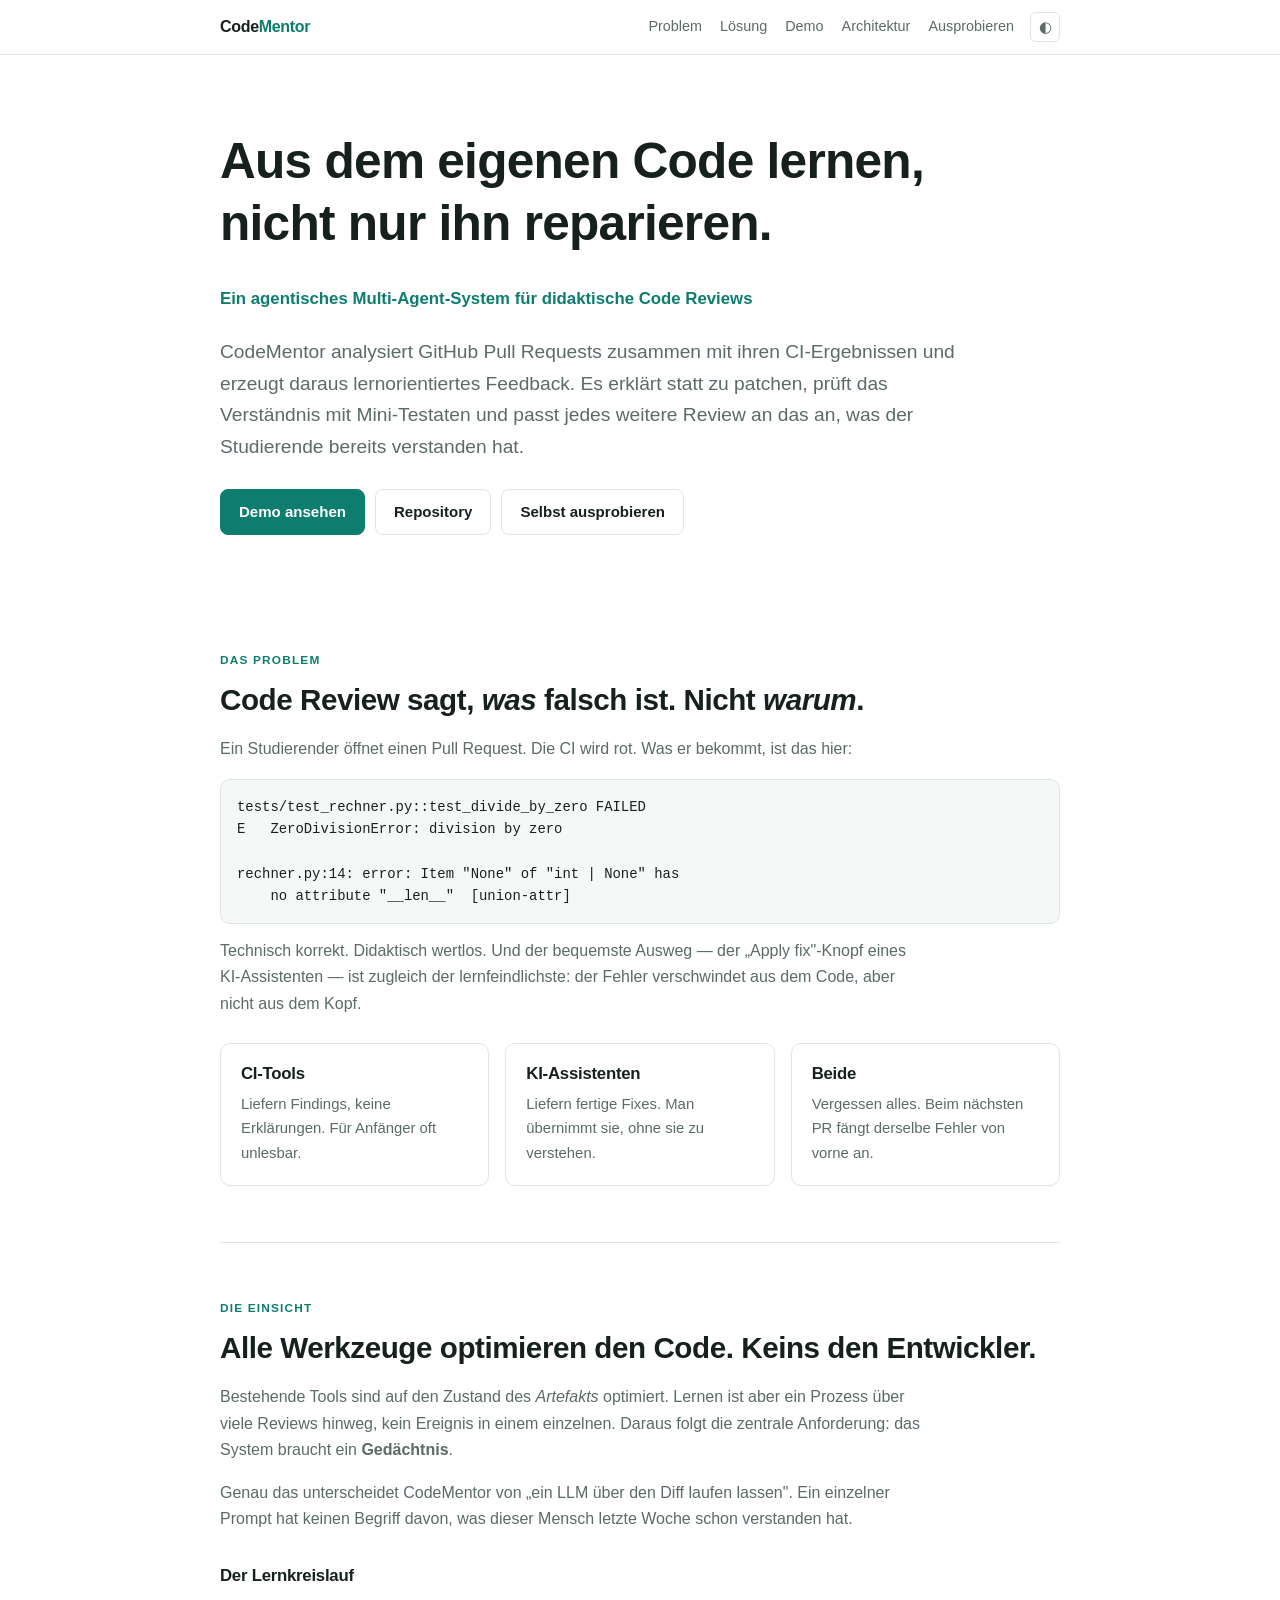
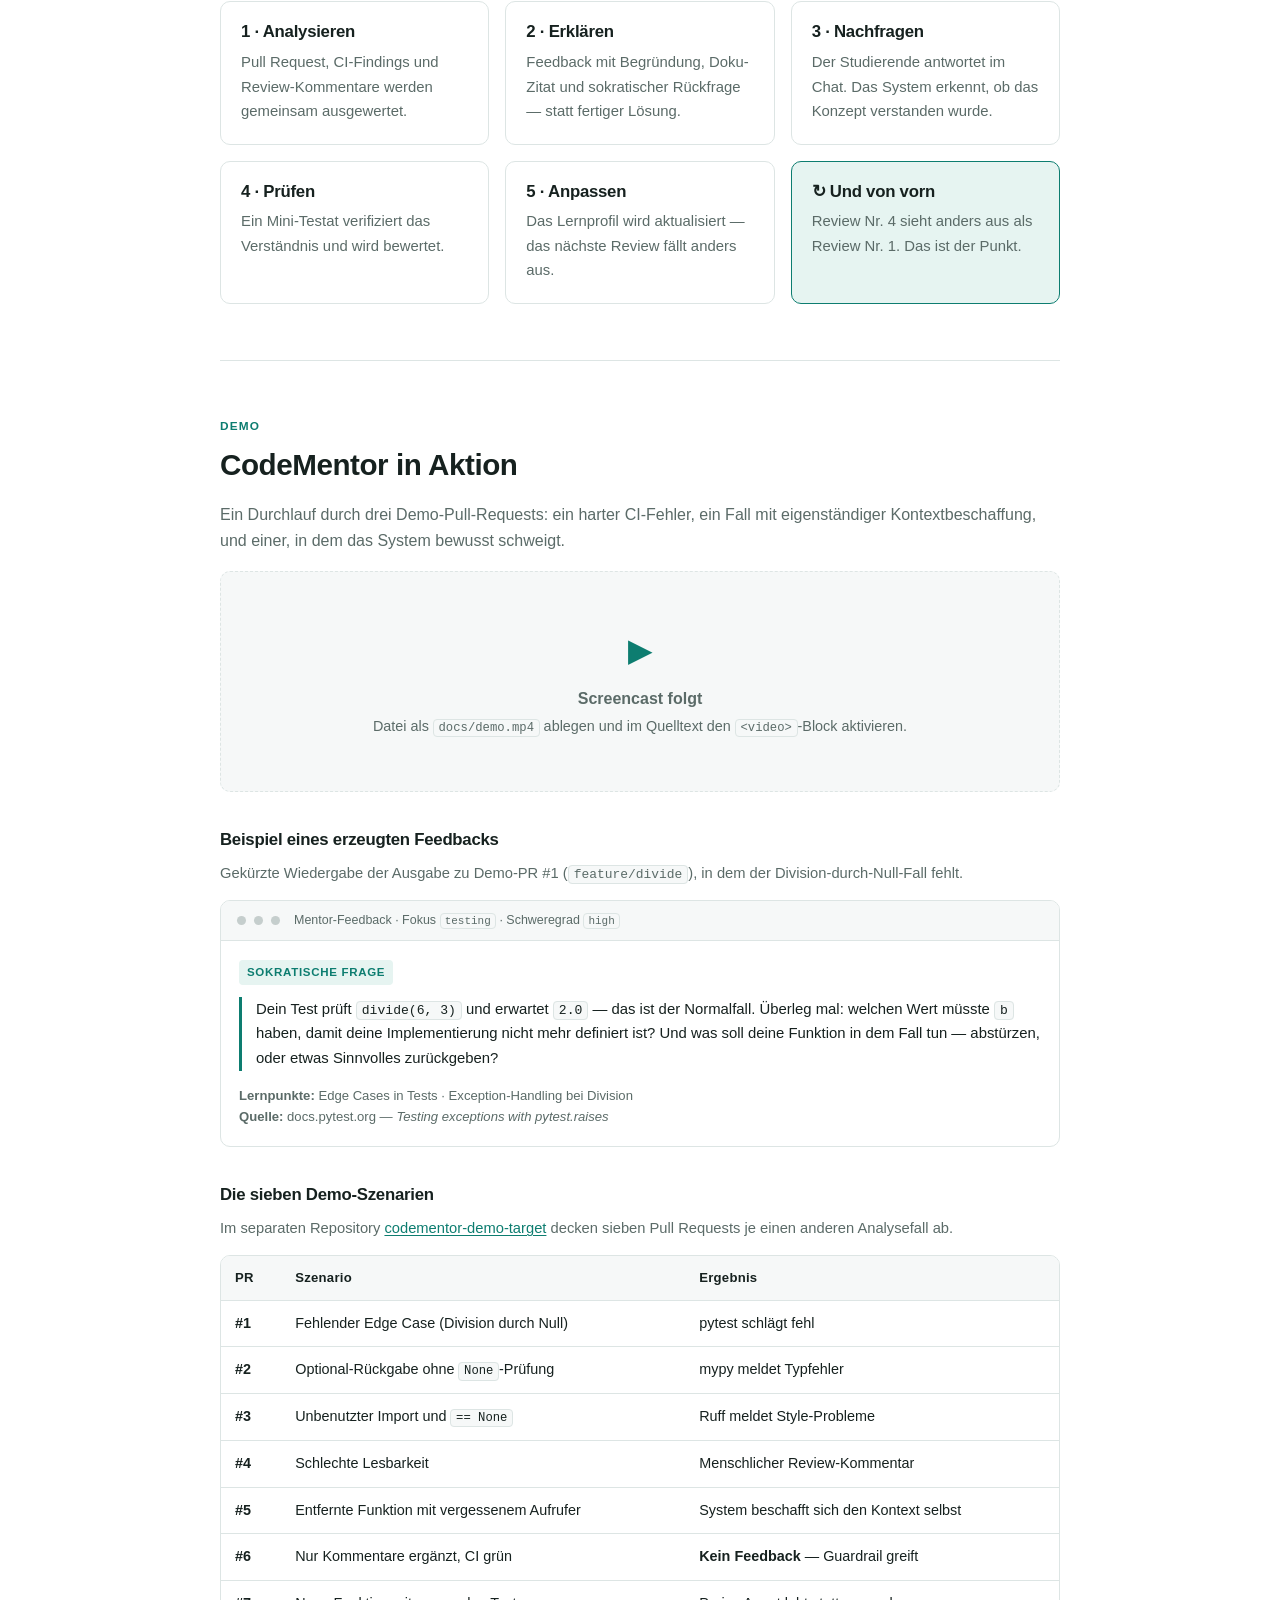
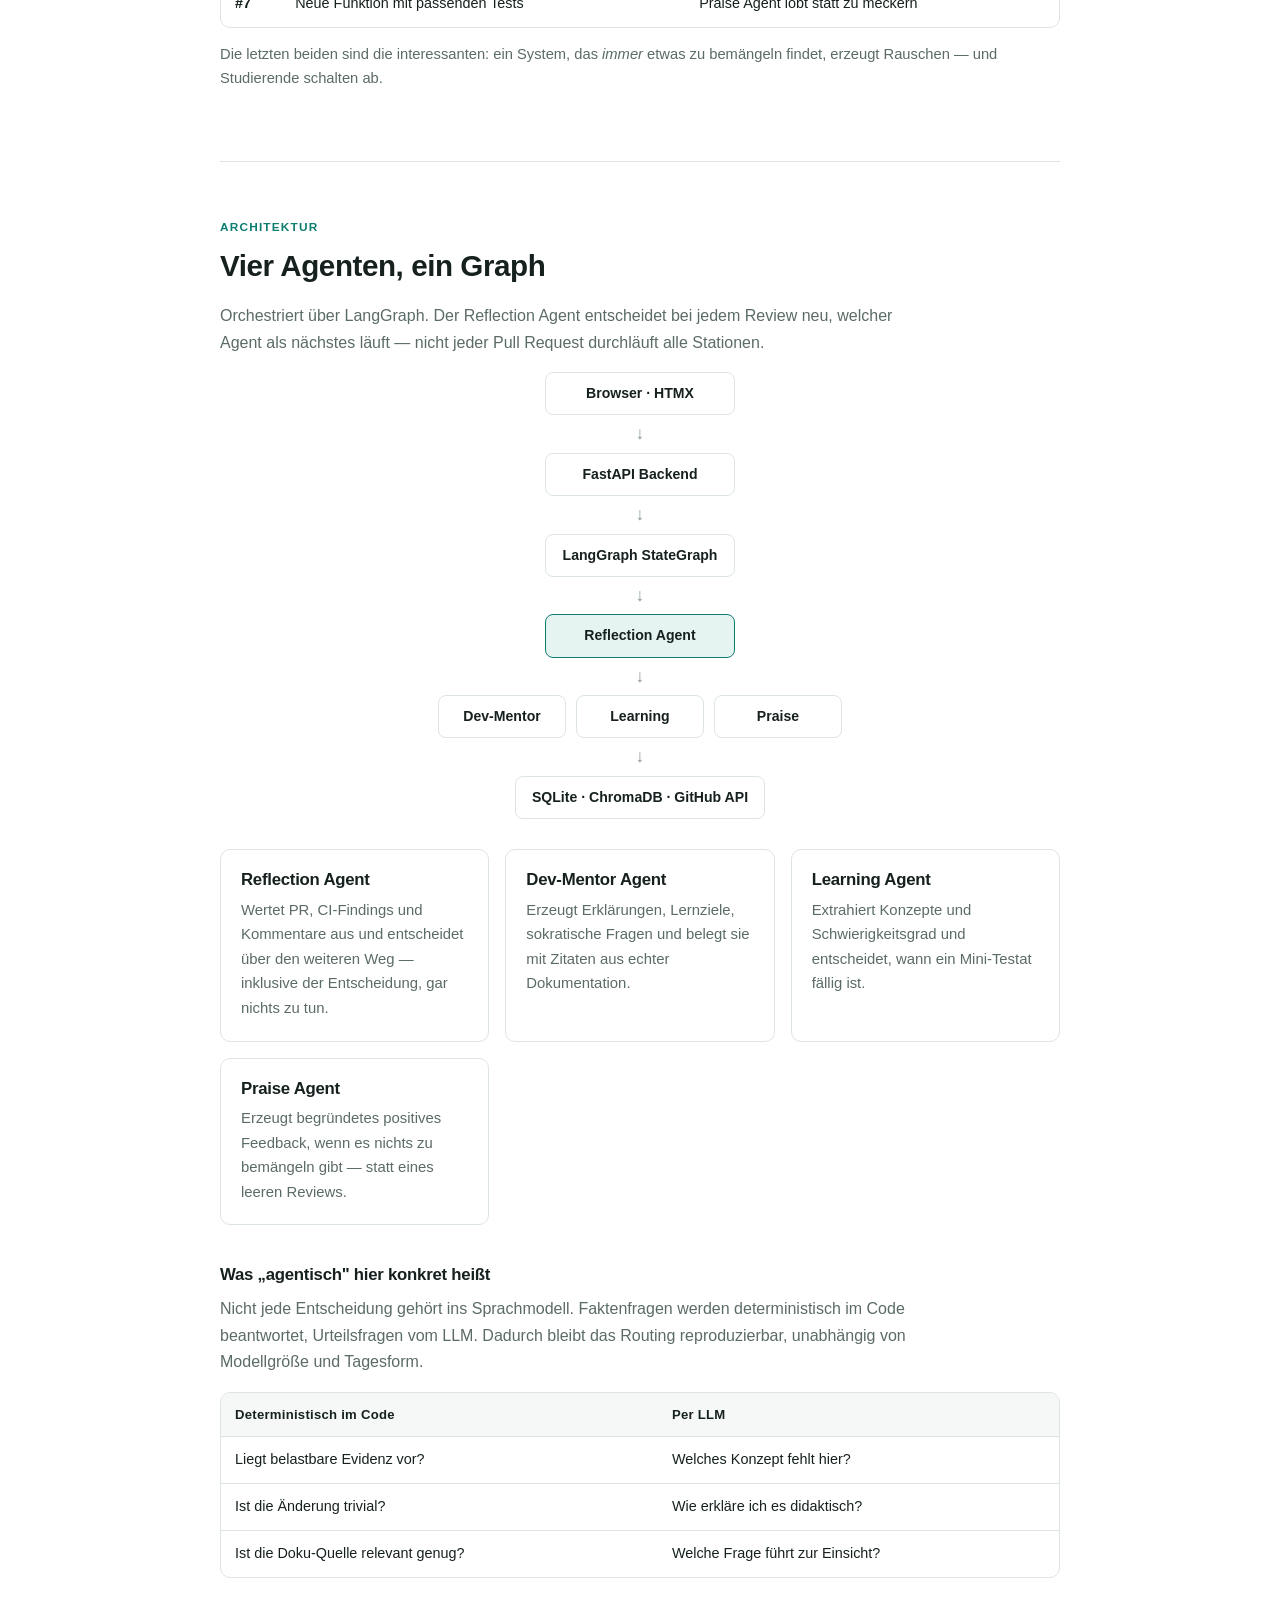
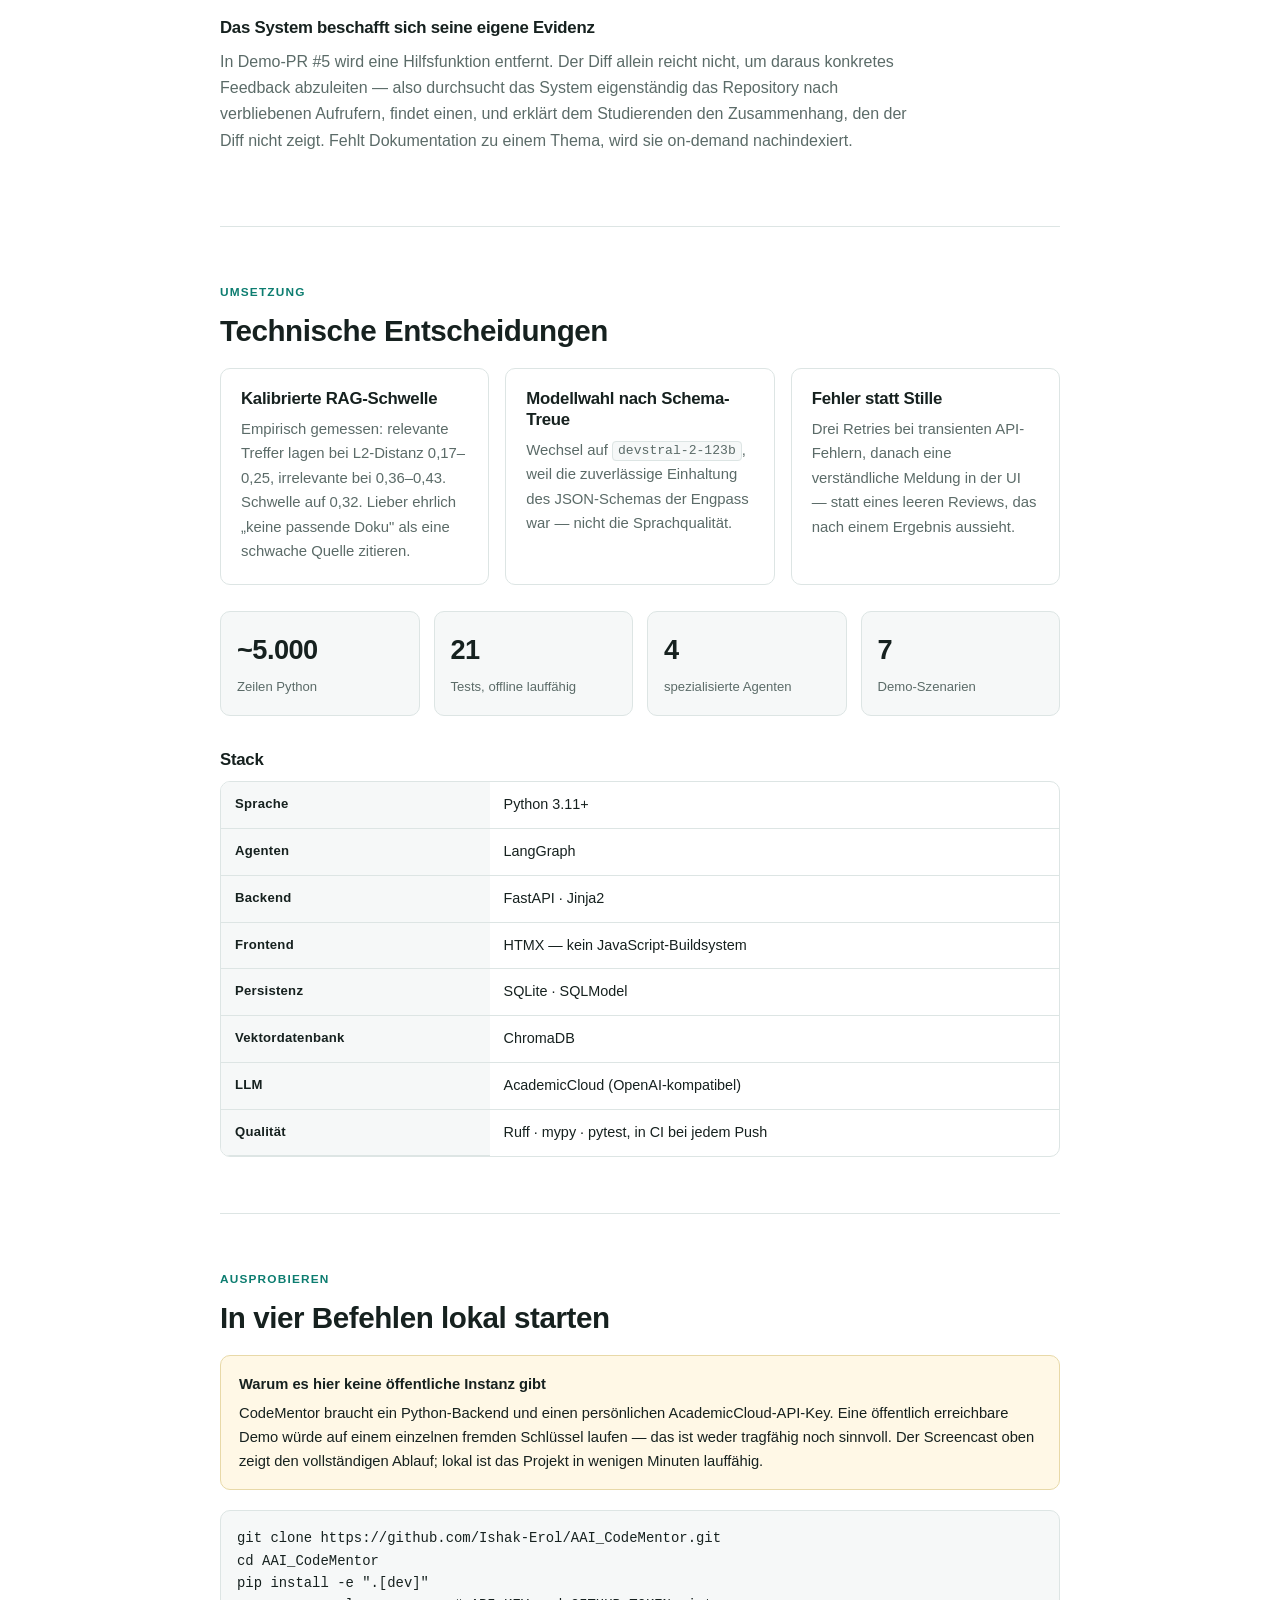
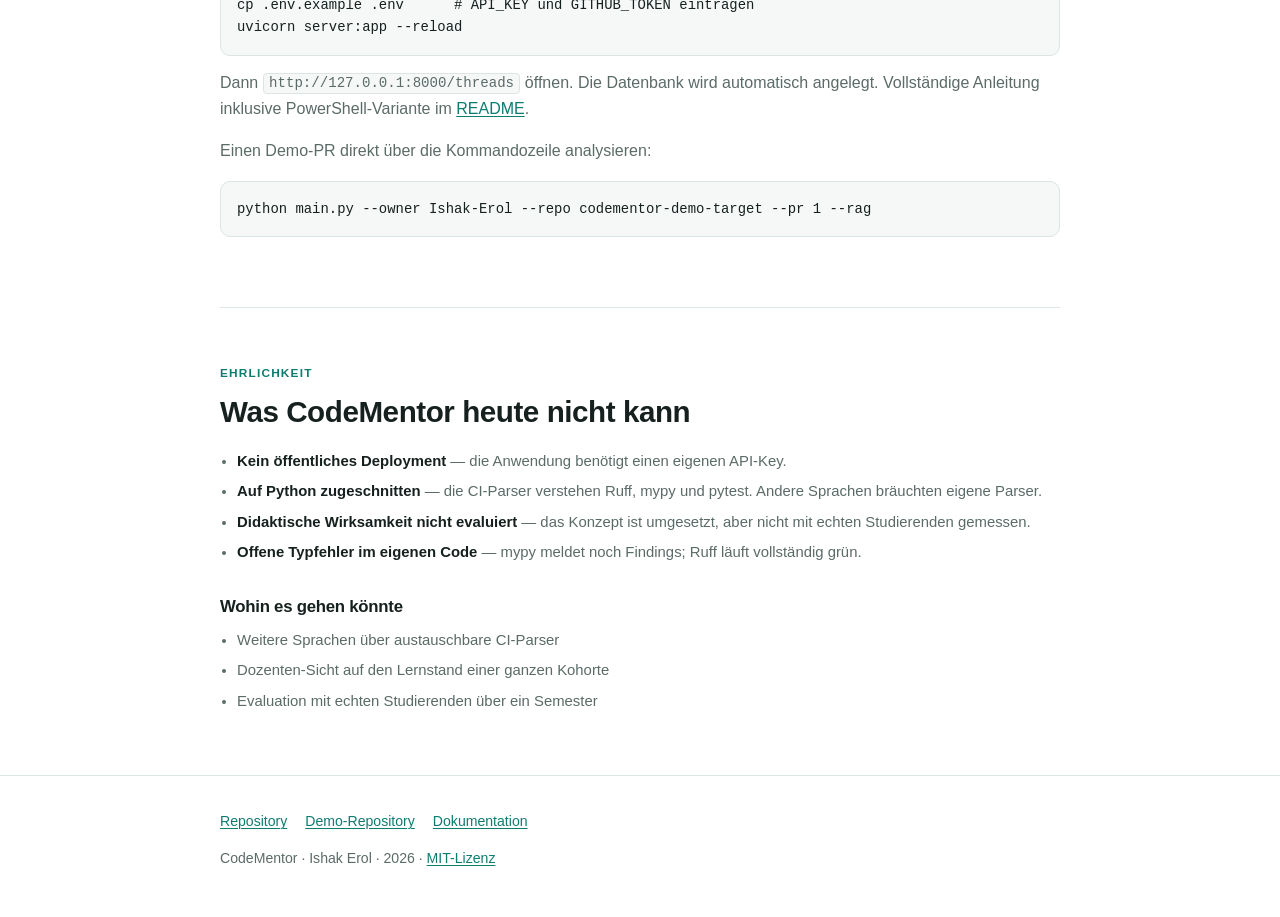
==== docs/index.html @ 3bf8a840 "projekt-website für github pages ergänzt docs/index.html als self-contained single-page-site, deutsc" ====
<!doctype html>
<html lang="de">
<head>
<meta charset="utf-8">
<meta name="viewport" content="width=device-width, initial-scale=1">
<title>CodeMentor — Aus dem eigenen Code lernen</title>
<meta name="description" content="Ein agentisches Multi-Agent-System, das aus GitHub Pull Requests didaktisches Feedback erzeugt und den Lernfortschritt über viele Reviews begleitet.">
<meta property="og:title" content="CodeMentor">
<meta property="og:description" content="Code Review sagt, was falsch ist. CodeMentor erklärt, warum — und merkt sich, was du schon verstanden hast.">
<meta property="og:type" content="website">
<style>
:root {
  --bg: #ffffff;
  --bg-soft: #f6f8f8;
  --bg-card: #ffffff;
  --fg: #16211f;
  --fg-muted: #5b6b68;
  --fg-faint: #8a9a97;
  --border: #dde5e4;
  --accent: #0d7d70;
  --accent-soft: #e6f4f1;
  --accent-fg: #ffffff;
  --warn-bg: #fff8e6;
  --warn-border: #e8d9a8;
  --radius: 10px;
  --maxw: 880px;
}
@media (prefers-color-scheme: dark) {
  :root {
    --bg: #0e1615;
    --bg-soft: #141f1e;
    --bg-card: #16211f;
    --fg: #e8efee;
    --fg-muted: #a3b5b2;
    --fg-faint: #6e8380;
    --border: #24322f;
    --accent: #4ecdc0;
    --accent-soft: #14302c;
    --accent-fg: #08201d;
    --warn-bg: #241f10;
    --warn-border: #4a3f1e;
  }
}
:root[data-theme="light"] {
  --bg: #ffffff; --bg-soft: #f6f8f8; --bg-card: #ffffff;
  --fg: #16211f; --fg-muted: #5b6b68; --fg-faint: #8a9a97;
  --border: #dde5e4; --accent: #0d7d70; --accent-soft: #e6f4f1;
  --accent-fg: #ffffff; --warn-bg: #fff8e6; --warn-border: #e8d9a8;
}
:root[data-theme="dark"] {
  --bg: #0e1615; --bg-soft: #141f1e; --bg-card: #16211f;
  --fg: #e8efee; --fg-muted: #a3b5b2; --fg-faint: #6e8380;
  --border: #24322f; --accent: #4ecdc0; --accent-soft: #14302c;
  --accent-fg: #08201d; --warn-bg: #241f10; --warn-border: #4a3f1e;
}

* { box-sizing: border-box; }
html { scroll-behavior: smooth; }
body {
  margin: 0;
  background: var(--bg);
  color: var(--fg);
  font: 16px/1.65 -apple-system, BlinkMacSystemFont, "Segoe UI", Roboto, "Helvetica Neue", Arial, sans-serif;
  -webkit-font-smoothing: antialiased;
}
.wrap { max-width: var(--maxw); margin: 0 auto; padding: 0 20px; }
section { padding: 56px 0; border-top: 1px solid var(--border); }
section:first-of-type { border-top: 0; }

h1, h2, h3 { line-height: 1.25; letter-spacing: -0.015em; margin: 0 0 .6em; }
h1 { font-size: clamp(2.1rem, 6vw, 3.1rem); font-weight: 700; }
h2 { font-size: clamp(1.4rem, 3.6vw, 1.85rem); font-weight: 650; }
h3 { font-size: 1.05rem; font-weight: 640; }
p { margin: 0 0 1em; }
a { color: var(--accent); text-decoration-thickness: 1px; text-underline-offset: 2px; }
.muted { color: var(--fg-muted); }
.eyebrow {
  font-size: .74rem; font-weight: 680; letter-spacing: .1em;
  text-transform: uppercase; color: var(--accent); margin-bottom: .9em;
}

/* Header */
.topbar {
  position: sticky; top: 0; z-index: 20;
  background: color-mix(in srgb, var(--bg) 88%, transparent);
  backdrop-filter: blur(8px);
  border-bottom: 1px solid var(--border);
}
.topbar .wrap { display: flex; align-items: center; gap: 16px; height: 54px; }
.brand { font-weight: 700; letter-spacing: -0.02em; margin-right: auto; }
.brand span { color: var(--accent); }
.topbar nav { display: flex; gap: 18px; font-size: .9rem; }
.topbar nav a { color: var(--fg-muted); text-decoration: none; }
.topbar nav a:hover { color: var(--fg); }
@media (max-width: 640px) { .topbar nav { display: none; } }
#theme {
  background: none; border: 1px solid var(--border); color: var(--fg-muted);
  border-radius: 6px; width: 30px; height: 30px; cursor: pointer; font-size: .95rem;
  display: grid; place-items: center; padding: 0;
}
#theme:hover { color: var(--fg); border-color: var(--fg-faint); }

/* Hero */
.hero { padding: 76px 0 60px; }
.hero p.lead { font-size: 1.2rem; color: var(--fg-muted); max-width: 40em; }
.hero .tagline { font-size: 1.05rem; color: var(--accent); font-weight: 600; margin-bottom: 1.4em; }
.cta { display: flex; flex-wrap: wrap; gap: 10px; margin-top: 26px; }
.btn {
  display: inline-block; padding: 10px 18px; border-radius: 8px;
  font-weight: 600; font-size: .94rem; text-decoration: none;
  border: 1px solid var(--border); color: var(--fg);
}
.btn-primary { background: var(--accent); color: var(--accent-fg); border-color: var(--accent); }
.btn:hover { border-color: var(--fg-faint); }
.btn-primary:hover { opacity: .9; border-color: var(--accent); }

/* Generic blocks */
.grid { display: grid; gap: 16px; }
.g2 { grid-template-columns: repeat(auto-fit, minmax(260px, 1fr)); }
.g3 { grid-template-columns: repeat(auto-fit, minmax(210px, 1fr)); }
.card {
  background: var(--bg-card); border: 1px solid var(--border);
  border-radius: var(--radius); padding: 20px;
}
.card h3 { margin-bottom: .4em; }
.card p { margin: 0; color: var(--fg-muted); font-size: .93rem; }

.stats { display: grid; grid-template-columns: repeat(auto-fit, minmax(130px,1fr)); gap: 14px; }
.stat { background: var(--bg-soft); border: 1px solid var(--border); border-radius: var(--radius); padding: 16px; }
.stat b { display: block; font-size: 1.7rem; font-weight: 700; letter-spacing: -0.02em; }
.stat span { font-size: .82rem; color: var(--fg-muted); }

/* Tables */
.tablewrap { overflow-x: auto; -webkit-overflow-scrolling: touch; border: 1px solid var(--border); border-radius: var(--radius); }
table { border-collapse: collapse; width: 100%; font-size: .9rem; min-width: 520px; }
th, td { text-align: left; padding: 11px 14px; border-bottom: 1px solid var(--border); vertical-align: top; }
th { background: var(--bg-soft); font-weight: 650; font-size: .82rem; letter-spacing: .02em; }
tr:last-child td { border-bottom: 0; }
td code, th code { font-size: .85em; }
code {
  font-family: ui-monospace, SFMono-Regular, "SF Mono", Menlo, Consolas, monospace;
  background: var(--bg-soft); border: 1px solid var(--border);
  padding: .1em .38em; border-radius: 4px; font-size: .88em;
}
pre {
  background: var(--bg-soft); border: 1px solid var(--border); border-radius: var(--radius);
  padding: 16px; overflow-x: auto; font-size: .87rem; line-height: 1.6; margin: 0 0 1em;
}
pre code { background: none; border: 0; padding: 0; font-size: 1em; }

/* Architecture diagram */
.arch { display: grid; gap: 10px; justify-items: center; text-align: center; margin: 8px 0 4px; }
.node {
  background: var(--bg-card); border: 1px solid var(--border); border-radius: 8px;
  padding: 9px 16px; font-size: .88rem; font-weight: 560; min-width: 190px;
}
.node.accent { border-color: var(--accent); background: var(--accent-soft); color: var(--fg); }
.arrow { color: var(--fg-faint); font-size: 1.1rem; line-height: 1; }
.agents { display: flex; flex-wrap: wrap; gap: 10px; justify-content: center; }
.agents .node { min-width: 128px; }

/* Feedback example */
.example {
  background: var(--bg-card); border: 1px solid var(--border);
  border-radius: var(--radius); overflow: hidden;
}
.example-head {
  background: var(--bg-soft); border-bottom: 1px solid var(--border);
  padding: 9px 16px; font-size: .78rem; color: var(--fg-muted);
  display: flex; align-items: center; gap: 8px;
}
.dot { width: 9px; height: 9px; border-radius: 50%; background: var(--fg-faint); opacity: .45; }
.example-body { padding: 18px; font-size: .93rem; }
.example-body .label {
  display: inline-block; font-size: .72rem; font-weight: 680; letter-spacing: .06em;
  text-transform: uppercase; color: var(--accent); background: var(--accent-soft);
  padding: 3px 8px; border-radius: 4px; margin-bottom: 12px;
}
.example-body blockquote {
  margin: 0 0 14px; padding-left: 14px; border-left: 3px solid var(--accent);
  color: var(--fg); font-style: normal;
}
.example-body .src { font-size: .82rem; color: var(--fg-muted); margin: 0; }

/* Video */
.video-slot {
  background: var(--bg-soft); border: 1.5px dashed var(--border);
  border-radius: var(--radius); padding: 52px 24px; text-align: center; color: var(--fg-muted);
}
.video-slot .play {
  font-size: 2rem; color: var(--accent); display: block; margin-bottom: 10px;
}
.video-slot code { font-size: .85em; }
video { width: 100%; border-radius: var(--radius); border: 1px solid var(--border); display: block; }

/* Notice */
.notice {
  background: var(--warn-bg); border: 1px solid var(--warn-border);
  border-radius: var(--radius); padding: 16px 18px; font-size: .92rem;
}
.notice strong { display: block; margin-bottom: .3em; }

ul.clean { margin: 0; padding-left: 1.15em; color: var(--fg-muted); font-size: .93rem; }
ul.clean li { margin-bottom: .4em; }
ul.clean li strong { color: var(--fg); font-weight: 620; }

footer {
  border-top: 1px solid var(--border); padding: 34px 0 46px;
  font-size: .88rem; color: var(--fg-muted);
}
footer .links { display: flex; flex-wrap: wrap; gap: 18px; margin-bottom: 14px; }
</style>
</head>
<body>

<div class="topbar">
  <div class="wrap">
    <div class="brand">Code<span>Mentor</span></div>
    <nav>
      <a href="#problem">Problem</a>
      <a href="#loesung">Lösung</a>
      <a href="#demo">Demo</a>
      <a href="#architektur">Architektur</a>
      <a href="#ausprobieren">Ausprobieren</a>
    </nav>
    <button id="theme" title="Hell/Dunkel umschalten" aria-label="Farbschema umschalten">◐</button>
  </div>
</div>

<div class="wrap">

  <header class="hero">
    <h1>Aus dem eigenen Code lernen,<br>nicht nur ihn reparieren.</h1>
    <p class="tagline">Ein agentisches Multi-Agent-System für didaktische Code Reviews</p>
    <p class="lead">
      CodeMentor analysiert GitHub Pull Requests zusammen mit ihren CI-Ergebnissen und erzeugt
      daraus lernorientiertes Feedback. Es erklärt statt zu patchen, prüft das Verständnis mit
      Mini-Testaten und passt jedes weitere Review an das an, was der Studierende bereits
      verstanden hat.
    </p>
    <div class="cta">
      <a class="btn btn-primary" href="#demo">Demo ansehen</a>
      <a class="btn" href="https://github.com/Ishak-Erol/AAI_CodeMentor">Repository</a>
      <a class="btn" href="#ausprobieren">Selbst ausprobieren</a>
    </div>
  </header>

  <section id="problem">
    <div class="eyebrow">Das Problem</div>
    <h2>Code Review sagt, <em>was</em> falsch ist. Nicht <em>warum</em>.</h2>
    <p class="muted" style="max-width:44em">
      Ein Studierender öffnet einen Pull Request. Die CI wird rot. Was er bekommt, ist das hier:
    </p>
    <pre><code>tests/test_rechner.py::test_divide_by_zero FAILED
E   ZeroDivisionError: division by zero

rechner.py:14: error: Item "None" of "int | None" has
    no attribute "__len__"  [union-attr]</code></pre>
    <p class="muted" style="max-width:44em">
      Technisch korrekt. Didaktisch wertlos. Und der bequemste Ausweg — der „Apply fix"-Knopf
      eines KI-Assistenten — ist zugleich der lernfeindlichste: der Fehler verschwindet aus dem
      Code, aber nicht aus dem Kopf.
    </p>
    <div class="grid g3" style="margin-top:26px">
      <div class="card">
        <h3>CI-Tools</h3>
        <p>Liefern Findings, keine Erklärungen. Für Anfänger oft unlesbar.</p>
      </div>
      <div class="card">
        <h3>KI-Assistenten</h3>
        <p>Liefern fertige Fixes. Man übernimmt sie, ohne sie zu verstehen.</p>
      </div>
      <div class="card">
        <h3>Beide</h3>
        <p>Vergessen alles. Beim nächsten PR fängt derselbe Fehler von vorne an.</p>
      </div>
    </div>
  </section>

  <section id="loesung">
    <div class="eyebrow">Die Einsicht</div>
    <h2>Alle Werkzeuge optimieren den Code. Keins den Entwickler.</h2>
    <p class="muted" style="max-width:44em">
      Bestehende Tools sind auf den Zustand des <em>Artefakts</em> optimiert. Lernen ist aber ein
      Prozess über viele Reviews hinweg, kein Ereignis in einem einzelnen. Daraus folgt die
      zentrale Anforderung: das System braucht ein <strong>Gedächtnis</strong>.
    </p>
    <p class="muted" style="max-width:44em">
      Genau das unterscheidet CodeMentor von „ein LLM über den Diff laufen lassen". Ein
      einzelner Prompt hat keinen Begriff davon, was dieser Mensch letzte Woche schon verstanden
      hat.
    </p>

    <h3 style="margin-top:34px">Der Lernkreislauf</h3>
    <div class="grid g3" style="margin-top:14px">
      <div class="card"><h3>1 · Analysieren</h3><p>Pull Request, CI-Findings und Review-Kommentare werden gemeinsam ausgewertet.</p></div>
      <div class="card"><h3>2 · Erklären</h3><p>Feedback mit Begründung, Doku-Zitat und sokratischer Rückfrage — statt fertiger Lösung.</p></div>
      <div class="card"><h3>3 · Nachfragen</h3><p>Der Studierende antwortet im Chat. Das System erkennt, ob das Konzept verstanden wurde.</p></div>
      <div class="card"><h3>4 · Prüfen</h3><p>Ein Mini-Testat verifiziert das Verständnis und wird bewertet.</p></div>
      <div class="card"><h3>5 · Anpassen</h3><p>Das Lernprofil wird aktualisiert — das nächste Review fällt anders aus.</p></div>
      <div class="card" style="border-color:var(--accent);background:var(--accent-soft)">
        <h3>↻ Und von vorn</h3><p>Review Nr. 4 sieht anders aus als Review Nr. 1. Das ist der Punkt.</p>
      </div>
    </div>
  </section>

  <section id="demo">
    <div class="eyebrow">Demo</div>
    <h2>CodeMentor in Aktion</h2>
    <p class="muted">Ein Durchlauf durch drei Demo-Pull-Requests: ein harter CI-Fehler, ein Fall
      mit eigenständiger Kontextbeschaffung, und einer, in dem das System bewusst schweigt.</p>

    <!--
      VIDEO EINBINDEN:
      docs/demo.mp4 ablegen, dann diesen Block auskommentieren und den <video>-Block darunter
      aktivieren. Empfohlene Komprimierung:
      ffmpeg -i roh.mp4 -vcodec libx264 -crf 30 -preset slow -vf "scale=1280:-2" \
             -acodec aac -b:a 96k docs/demo.mp4
    -->
    <div class="video-slot">
      <span class="play">▶</span>
      <strong>Screencast folgt</strong><br>
      <span style="font-size:.9rem">Datei als <code>docs/demo.mp4</code> ablegen und im Quelltext den
      <code>&lt;video&gt;</code>-Block aktivieren.</span>
    </div>

    <!--
    <video controls preload="metadata" poster="demo-poster.jpg">
      <source src="demo.mp4" type="video/mp4">
      <a href="demo.mp4">Demo-Video herunterladen</a>
    </video>
    -->

    <h3 style="margin-top:38px">Beispiel eines erzeugten Feedbacks</h3>
    <p class="muted" style="font-size:.92rem">Gekürzte Wiedergabe der Ausgabe zu Demo-PR&nbsp;#1
      (<code>feature/divide</code>), in dem der Division-durch-Null-Fall fehlt.</p>
    <div class="example">
      <div class="example-head">
        <span class="dot"></span><span class="dot"></span><span class="dot"></span>
        <span style="margin-left:6px">Mentor-Feedback · Fokus <code>testing</code> · Schweregrad <code>high</code></span>
      </div>
      <div class="example-body">
        <span class="label">Sokratische Frage</span>
        <blockquote>
          Dein Test prüft <code>divide(6, 3)</code> und erwartet <code>2.0</code> — das ist der
          Normalfall. Überleg mal: welchen Wert müsste <code>b</code> haben, damit deine
          Implementierung nicht mehr definiert ist? Und was soll deine Funktion in dem Fall tun —
          abstürzen, oder etwas Sinnvolles zurückgeben?
        </blockquote>
        <p class="src"><strong>Lernpunkte:</strong> Edge Cases in Tests · Exception-Handling bei
          Division</p>
        <p class="src"><strong>Quelle:</strong> docs.pytest.org — <em>Testing exceptions with
          pytest.raises</em></p>
      </div>
    </div>

    <h3 style="margin-top:38px">Die sieben Demo-Szenarien</h3>
    <p class="muted" style="font-size:.92rem">Im separaten Repository
      <a href="https://github.com/Ishak-Erol/codementor-demo-target">codementor-demo-target</a>
      decken sieben Pull Requests je einen anderen Analysefall ab.</p>
    <div class="tablewrap">
      <table>
        <thead>
          <tr><th>PR</th><th>Szenario</th><th>Ergebnis</th></tr>
        </thead>
        <tbody>
          <tr><td><b>#1</b></td><td>Fehlender Edge Case (Division durch Null)</td><td>pytest schlägt fehl</td></tr>
          <tr><td><b>#2</b></td><td>Optional-Rückgabe ohne <code>None</code>-Prüfung</td><td>mypy meldet Typfehler</td></tr>
          <tr><td><b>#3</b></td><td>Unbenutzter Import und <code>== None</code></td><td>Ruff meldet Style-Probleme</td></tr>
          <tr><td><b>#4</b></td><td>Schlechte Lesbarkeit</td><td>Menschlicher Review-Kommentar</td></tr>
          <tr><td><b>#5</b></td><td>Entfernte Funktion mit vergessenem Aufrufer</td><td>System beschafft sich den Kontext selbst</td></tr>
          <tr><td><b>#6</b></td><td>Nur Kommentare ergänzt, CI grün</td><td><b>Kein Feedback</b> — Guardrail greift</td></tr>
          <tr><td><b>#7</b></td><td>Neue Funktion mit passenden Tests</td><td>Praise Agent lobt statt zu meckern</td></tr>
        </tbody>
      </table>
    </div>
    <p class="muted" style="font-size:.92rem;margin-top:14px">
      Die letzten beiden sind die interessanten: ein System, das <em>immer</em> etwas zu
      bemängeln findet, erzeugt Rauschen — und Studierende schalten ab.
    </p>
  </section>

  <section id="architektur">
    <div class="eyebrow">Architektur</div>
    <h2>Vier Agenten, ein Graph</h2>
    <p class="muted" style="max-width:44em">
      Orchestriert über LangGraph. Der Reflection Agent entscheidet bei jedem Review neu, welcher
      Agent als nächstes läuft — nicht jeder Pull Request durchläuft alle Stationen.
    </p>

    <div class="arch">
      <div class="node">Browser · HTMX</div>
      <div class="arrow">↓</div>
      <div class="node">FastAPI Backend</div>
      <div class="arrow">↓</div>
      <div class="node">LangGraph StateGraph</div>
      <div class="arrow">↓</div>
      <div class="node accent">Reflection Agent</div>
      <div class="arrow">↓</div>
      <div class="agents">
        <div class="node">Dev-Mentor</div>
        <div class="node">Learning</div>
        <div class="node">Praise</div>
      </div>
      <div class="arrow">↓</div>
      <div class="node">SQLite · ChromaDB · GitHub API</div>
    </div>

    <div class="grid g2" style="margin-top:30px">
      <div class="card"><h3>Reflection Agent</h3><p>Wertet PR, CI-Findings und Kommentare aus und entscheidet über den weiteren Weg — inklusive der Entscheidung, gar nichts zu tun.</p></div>
      <div class="card"><h3>Dev-Mentor Agent</h3><p>Erzeugt Erklärungen, Lernziele, sokratische Fragen und belegt sie mit Zitaten aus echter Dokumentation.</p></div>
      <div class="card"><h3>Learning Agent</h3><p>Extrahiert Konzepte und Schwierigkeitsgrad und entscheidet, wann ein Mini-Testat fällig ist.</p></div>
      <div class="card"><h3>Praise Agent</h3><p>Erzeugt begründetes positives Feedback, wenn es nichts zu bemängeln gibt — statt eines leeren Reviews.</p></div>
    </div>

    <h3 style="margin-top:40px">Was „agentisch" hier konkret heißt</h3>
    <p class="muted" style="max-width:44em">
      Nicht jede Entscheidung gehört ins Sprachmodell. Faktenfragen werden deterministisch im
      Code beantwortet, Urteilsfragen vom LLM. Dadurch bleibt das Routing reproduzierbar,
      unabhängig von Modellgröße und Tagesform.
    </p>
    <div class="tablewrap">
      <table>
        <thead><tr><th>Deterministisch im Code</th><th>Per LLM</th></tr></thead>
        <tbody>
          <tr><td>Liegt belastbare Evidenz vor?</td><td>Welches Konzept fehlt hier?</td></tr>
          <tr><td>Ist die Änderung trivial?</td><td>Wie erkläre ich es didaktisch?</td></tr>
          <tr><td>Ist die Doku-Quelle relevant genug?</td><td>Welche Frage führt zur Einsicht?</td></tr>
        </tbody>
      </table>
    </div>

    <h3 style="margin-top:40px">Das System beschafft sich seine eigene Evidenz</h3>
    <p class="muted" style="max-width:44em">
      In Demo-PR&nbsp;#5 wird eine Hilfsfunktion entfernt. Der Diff allein reicht nicht, um
      daraus konkretes Feedback abzuleiten — also durchsucht das System eigenständig das
      Repository nach verbliebenen Aufrufern, findet einen, und erklärt dem Studierenden den
      Zusammenhang, den der Diff nicht zeigt. Fehlt Dokumentation zu einem Thema, wird sie
      on-demand nachindexiert.
    </p>
  </section>

  <section id="technik">
    <div class="eyebrow">Umsetzung</div>
    <h2>Technische Entscheidungen</h2>

    <div class="grid g3">
      <div class="card">
        <h3>Kalibrierte RAG-Schwelle</h3>
        <p>Empirisch gemessen: relevante Treffer lagen bei L2-Distanz 0,17–0,25, irrelevante bei
          0,36–0,43. Schwelle auf 0,32. Lieber ehrlich „keine passende Doku" als eine schwache
          Quelle zitieren.</p>
      </div>
      <div class="card">
        <h3>Modellwahl nach Schema-Treue</h3>
        <p>Wechsel auf <code>devstral-2-123b</code>, weil die zuverlässige Einhaltung des
          JSON-Schemas der Engpass war — nicht die Sprachqualität.</p>
      </div>
      <div class="card">
        <h3>Fehler statt Stille</h3>
        <p>Drei Retries bei transienten API-Fehlern, danach eine verständliche Meldung in der UI
          — statt eines leeren Reviews, das nach einem Ergebnis aussieht.</p>
      </div>
    </div>

    <div class="stats" style="margin-top:26px">
      <div class="stat"><b>~5.000</b><span>Zeilen Python</span></div>
      <div class="stat"><b>21</b><span>Tests, offline lauffähig</span></div>
      <div class="stat"><b>4</b><span>spezialisierte Agenten</span></div>
      <div class="stat"><b>7</b><span>Demo-Szenarien</span></div>
    </div>

    <h3 style="margin-top:34px">Stack</h3>
    <div class="tablewrap">
      <table>
        <tbody>
          <tr><th>Sprache</th><td>Python 3.11+</td></tr>
          <tr><th>Agenten</th><td>LangGraph</td></tr>
          <tr><th>Backend</th><td>FastAPI · Jinja2</td></tr>
          <tr><th>Frontend</th><td>HTMX — kein JavaScript-Buildsystem</td></tr>
          <tr><th>Persistenz</th><td>SQLite · SQLModel</td></tr>
          <tr><th>Vektordatenbank</th><td>ChromaDB</td></tr>
          <tr><th>LLM</th><td>AcademicCloud (OpenAI-kompatibel)</td></tr>
          <tr><th>Qualität</th><td>Ruff · mypy · pytest, in CI bei jedem Push</td></tr>
        </tbody>
      </table>
    </div>
  </section>

  <section id="ausprobieren">
    <div class="eyebrow">Ausprobieren</div>
    <h2>In vier Befehlen lokal starten</h2>

    <div class="notice" style="margin-bottom:20px">
      <strong>Warum es hier keine öffentliche Instanz gibt</strong>
      CodeMentor braucht ein Python-Backend und einen persönlichen AcademicCloud-API-Key. Eine
      öffentlich erreichbare Demo würde auf einem einzelnen fremden Schlüssel laufen — das ist
      weder tragfähig noch sinnvoll. Der Screencast oben zeigt den vollständigen Ablauf; lokal
      ist das Projekt in wenigen Minuten lauffähig.
    </div>

    <pre><code>git clone https://github.com/Ishak-Erol/AAI_CodeMentor.git
cd AAI_CodeMentor
pip install -e ".[dev]"
cp .env.example .env      # API_KEY und GITHUB_TOKEN eintragen
uvicorn server:app --reload</code></pre>
    <p class="muted">Dann <code>http://127.0.0.1:8000/threads</code> öffnen. Die Datenbank wird
      automatisch angelegt. Vollständige Anleitung inklusive PowerShell-Variante im
      <a href="https://github.com/Ishak-Erol/AAI_CodeMentor#readme">README</a>.</p>

    <p class="muted">Einen Demo-PR direkt über die Kommandozeile analysieren:</p>
    <pre><code>python main.py --owner Ishak-Erol --repo codementor-demo-target --pr 1 --rag</code></pre>
  </section>

  <section id="grenzen">
    <div class="eyebrow">Ehrlichkeit</div>
    <h2>Was CodeMentor heute nicht kann</h2>
    <ul class="clean">
      <li><strong>Kein öffentliches Deployment</strong> — die Anwendung benötigt einen eigenen API-Key.</li>
      <li><strong>Auf Python zugeschnitten</strong> — die CI-Parser verstehen Ruff, mypy und pytest. Andere Sprachen bräuchten eigene Parser.</li>
      <li><strong>Didaktische Wirksamkeit nicht evaluiert</strong> — das Konzept ist umgesetzt, aber nicht mit echten Studierenden gemessen.</li>
      <li><strong>Offene Typfehler im eigenen Code</strong> — mypy meldet noch Findings; Ruff läuft vollständig grün.</li>
    </ul>

    <h3 style="margin-top:32px">Wohin es gehen könnte</h3>
    <ul class="clean">
      <li>Weitere Sprachen über austauschbare CI-Parser</li>
      <li>Dozenten-Sicht auf den Lernstand einer ganzen Kohorte</li>
      <li>Evaluation mit echten Studierenden über ein Semester</li>
    </ul>
  </section>

</div>

<footer>
  <div class="wrap">
    <div class="links">
      <a href="https://github.com/Ishak-Erol/AAI_CodeMentor">Repository</a>
      <a href="https://github.com/Ishak-Erol/codementor-demo-target">Demo-Repository</a>
      <a href="https://github.com/Ishak-Erol/AAI_CodeMentor#readme">Dokumentation</a>
      <!-- Pitch Deck: docs/pitch-deck.pdf ablegen, dann die nächste Zeile einkommentieren.
           Bis dahin auskommentiert, damit der Link nicht ins Leere zeigt.
      <a href="pitch-deck.pdf">Pitch Deck (PDF)</a>
      -->
    </div>
    <p style="margin:0">CodeMentor · Ishak Erol · 2026 · <a href="https://github.com/Ishak-Erol/AAI_CodeMentor/blob/main/LICENSE">MIT-Lizenz</a></p>
  </div>
</footer>

<script>
(function () {
  var root = document.documentElement;
  var btn = document.getElementById('theme');
  var saved = null;
  try { saved = localStorage.getItem('theme'); } catch (e) {}
  if (saved) root.setAttribute('data-theme', saved);
  btn.addEventListener('click', function () {
    var isDark = root.getAttribute('data-theme') === 'dark' ||
      (!root.getAttribute('data-theme') &&
        window.matchMedia('(prefers-color-scheme: dark)').matches);
    var next = isDark ? 'light' : 'dark';
    root.setAttribute('data-theme', next);
    try { localStorage.setItem('theme', next); } catch (e) {}
  });
})();
</script>

</body>
</html>
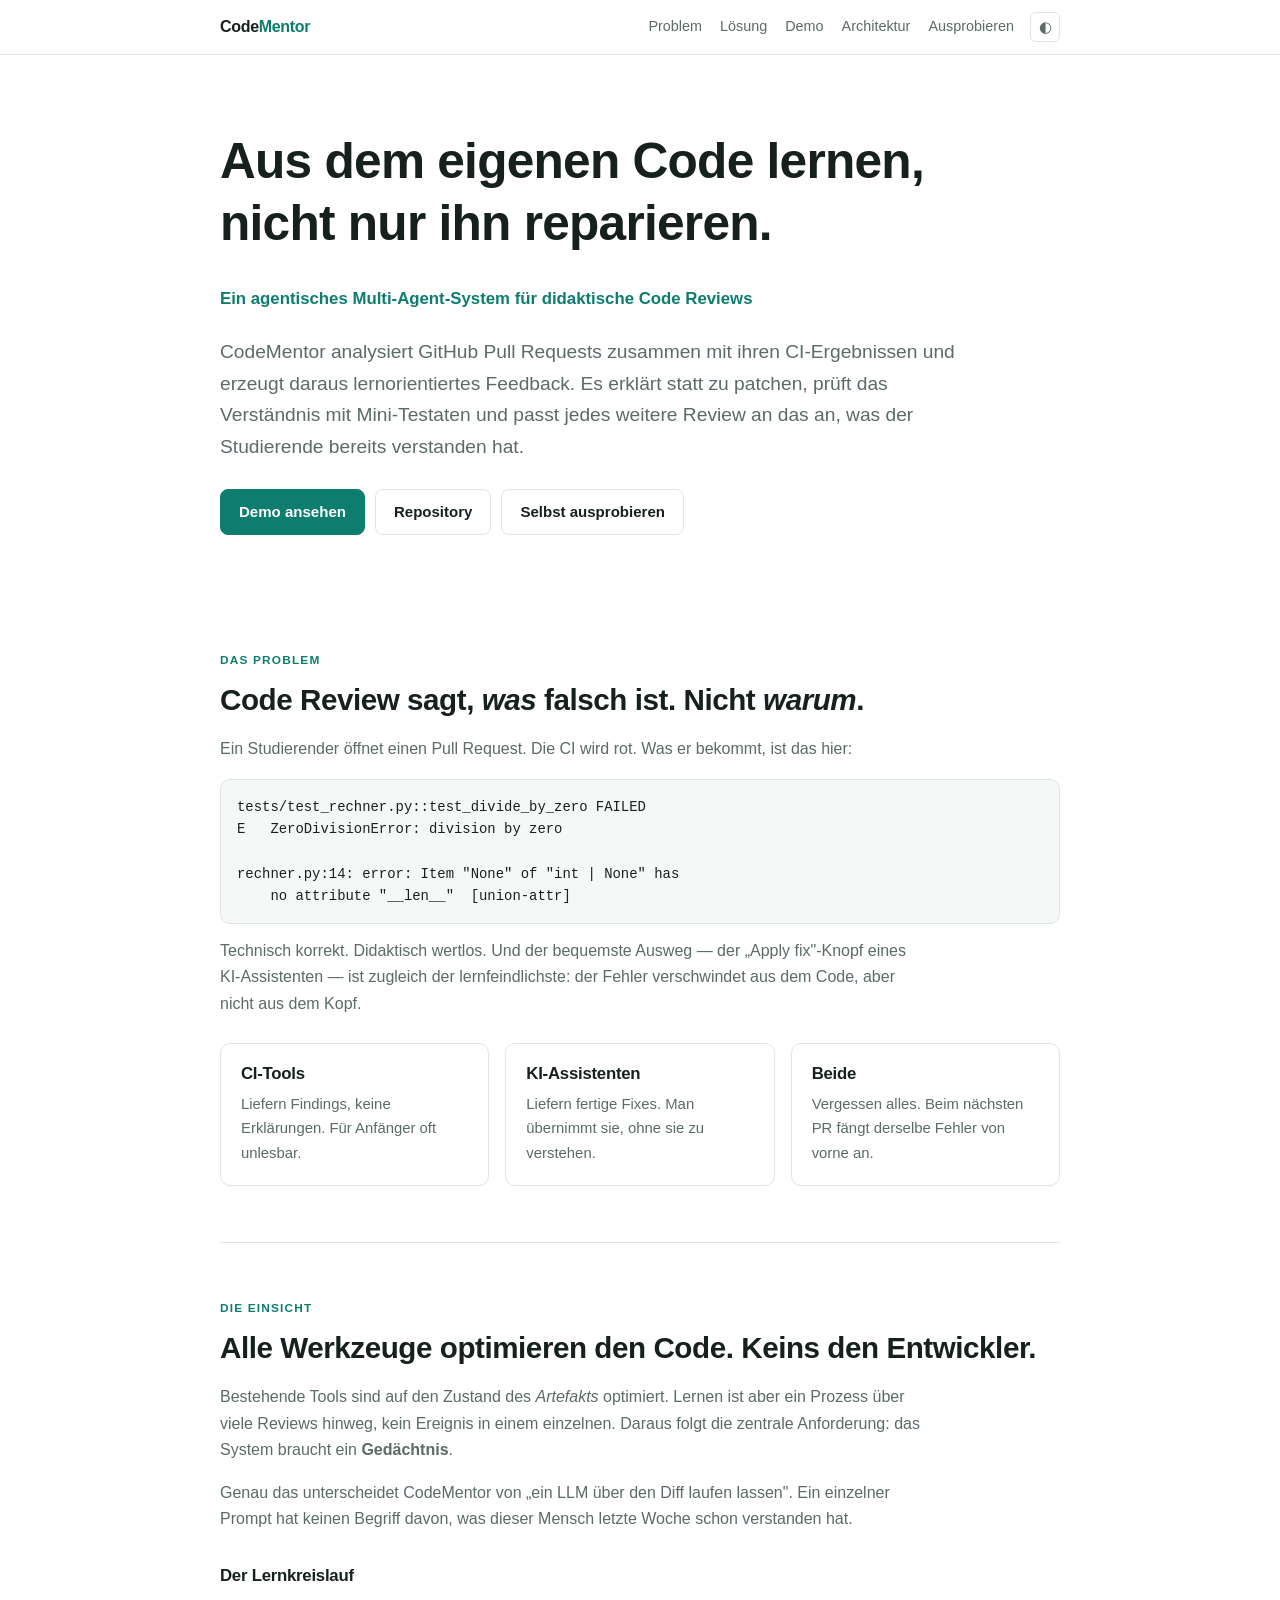
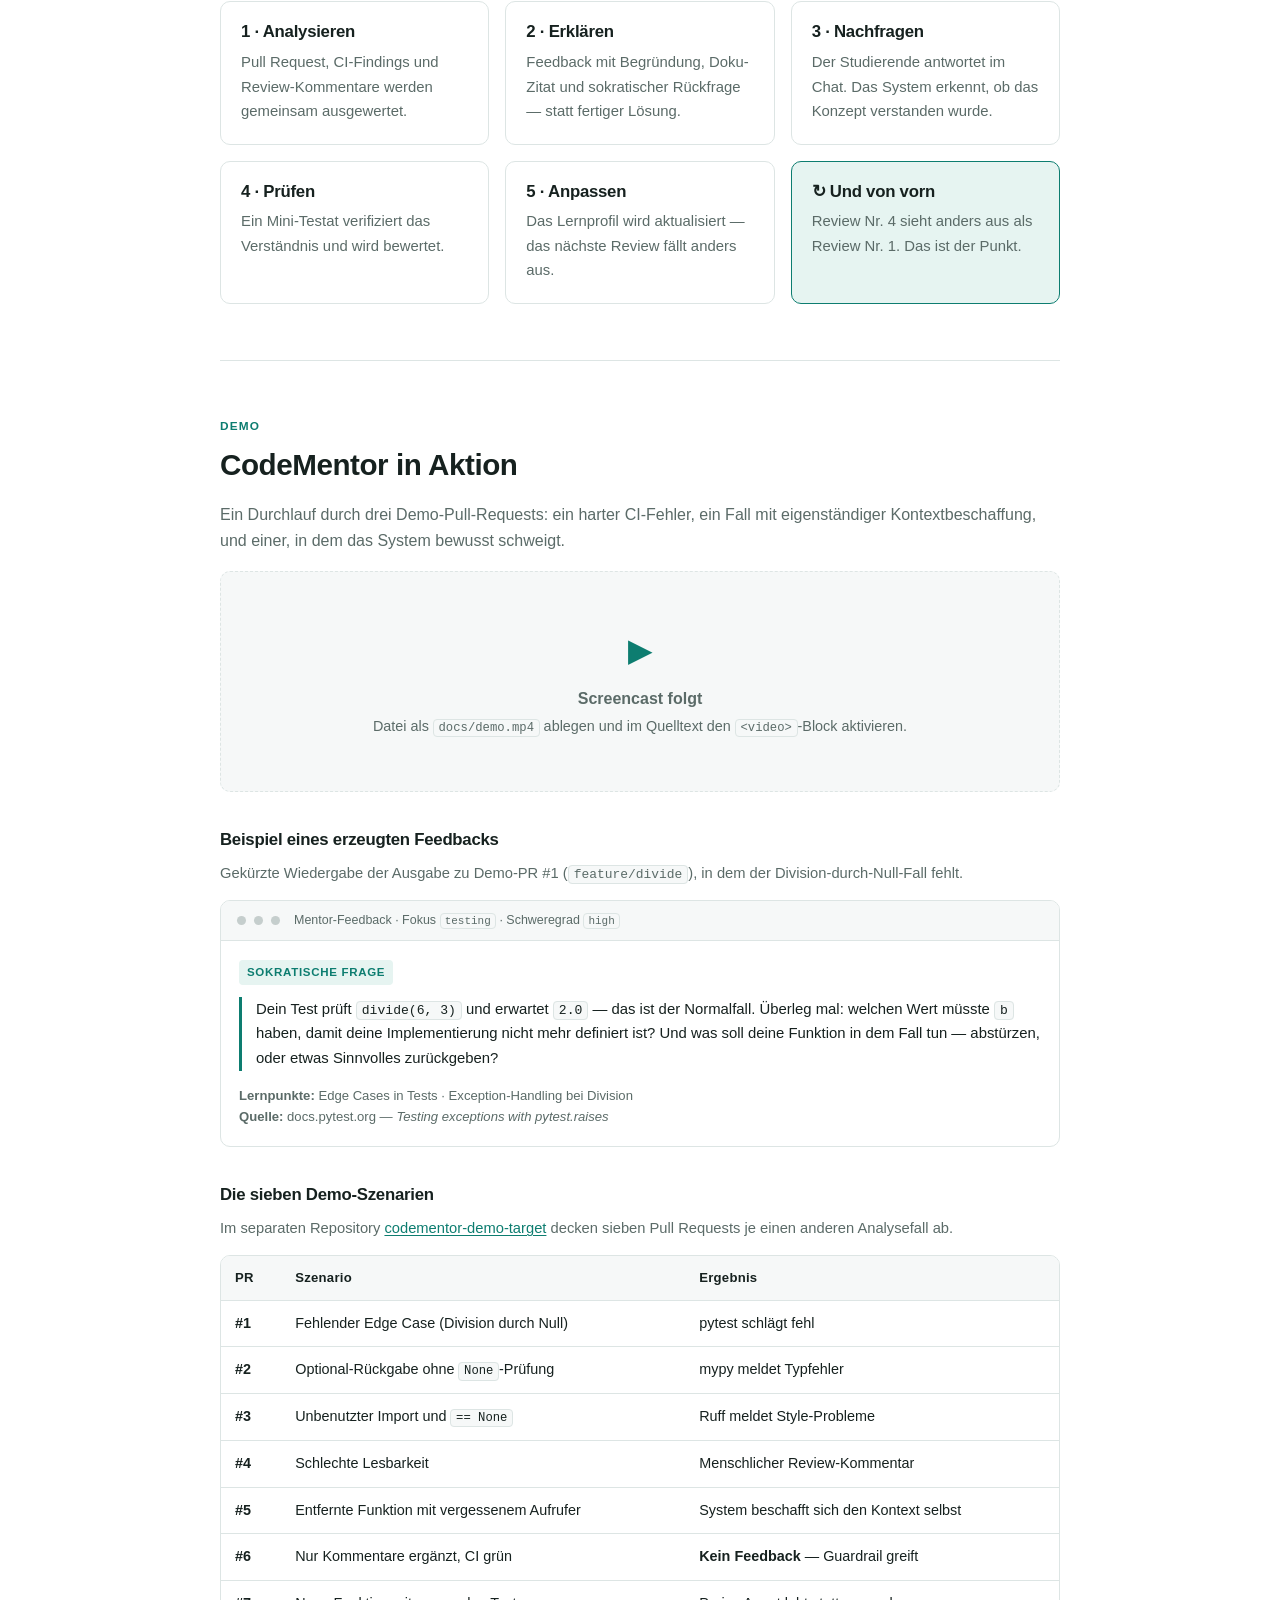
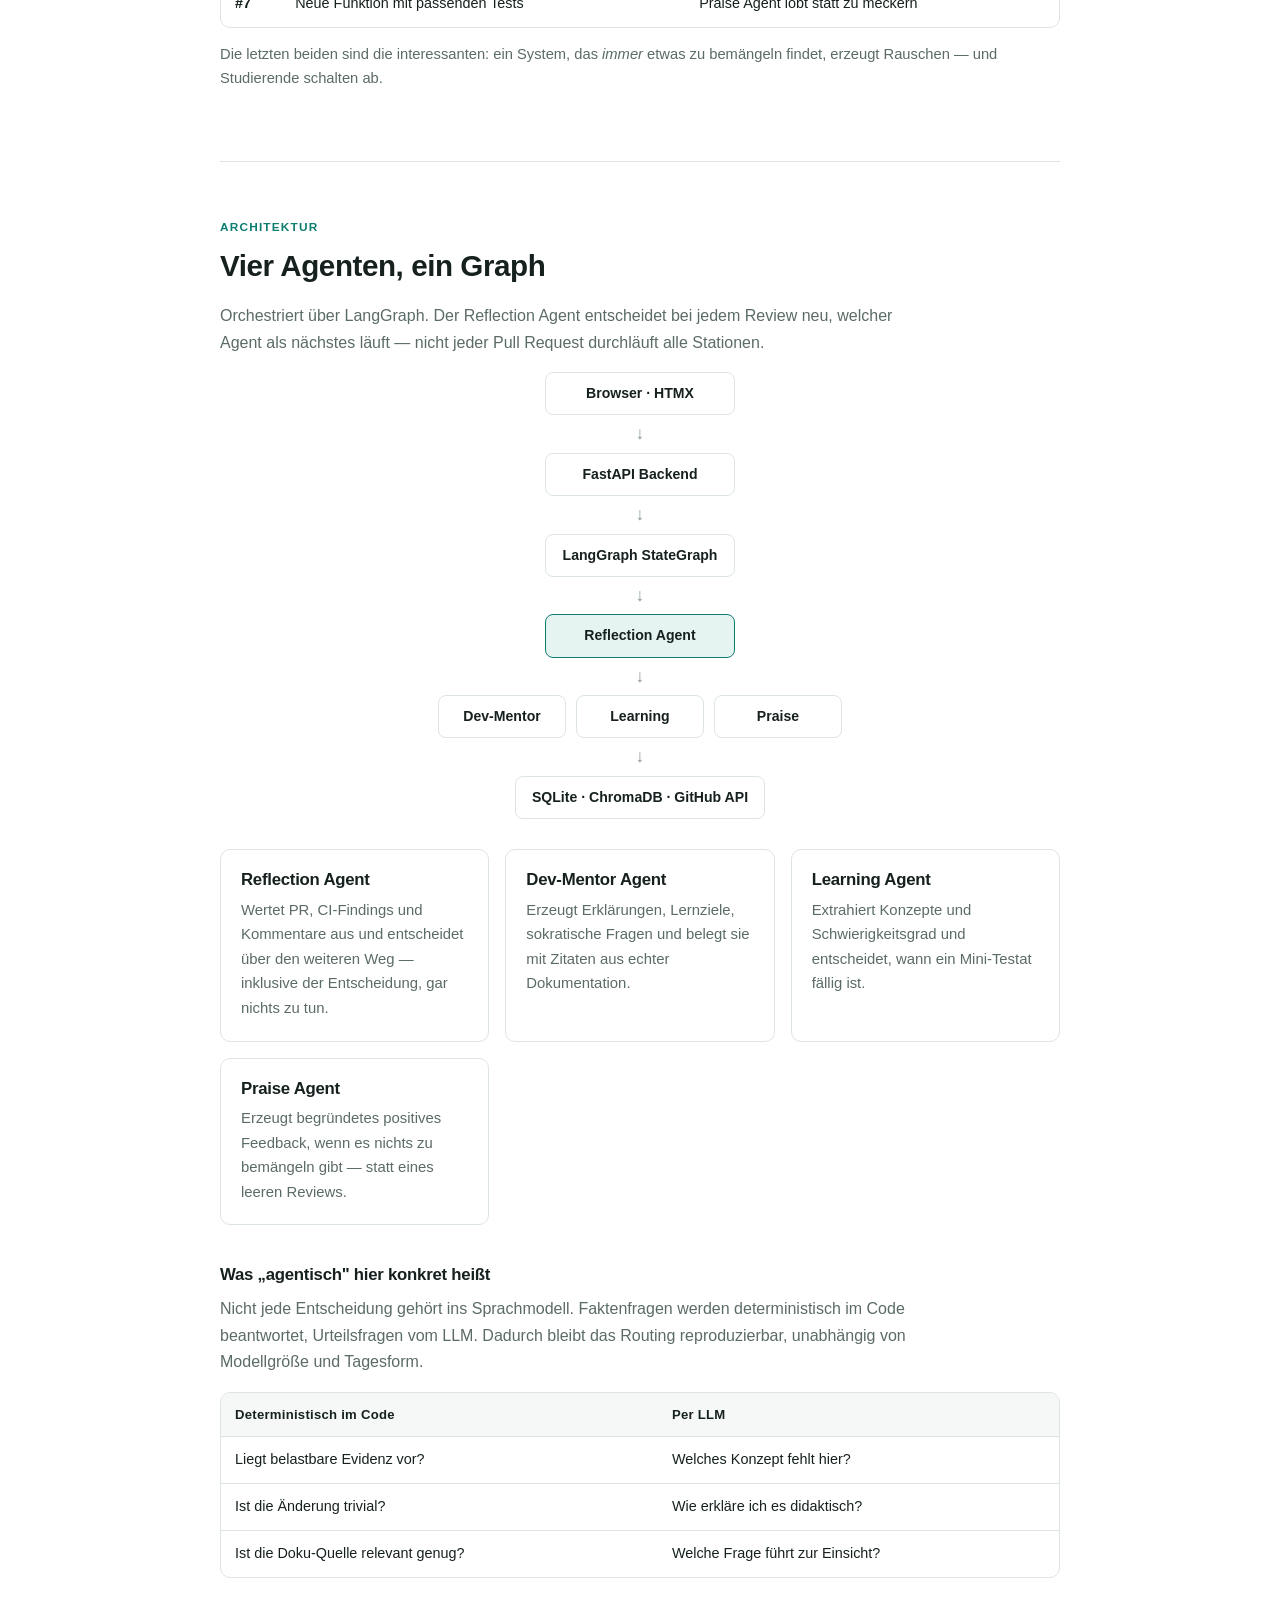
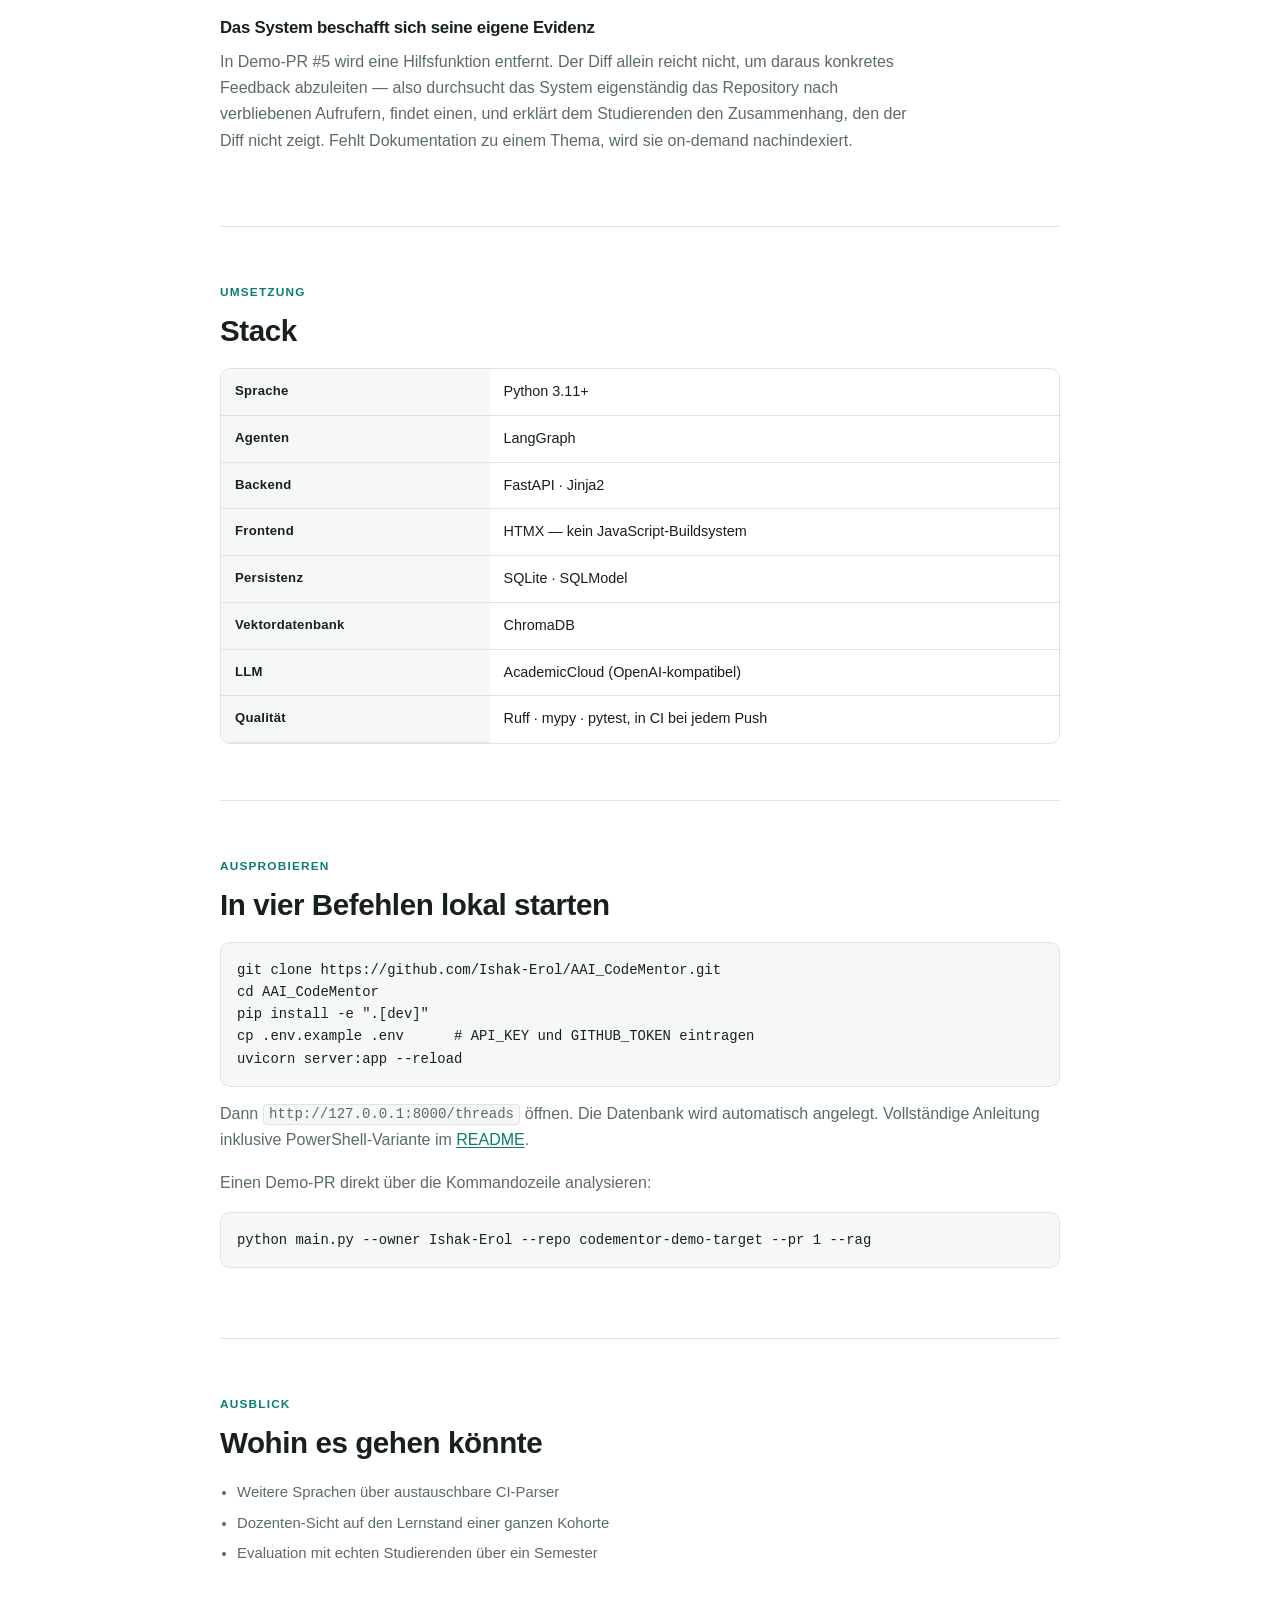
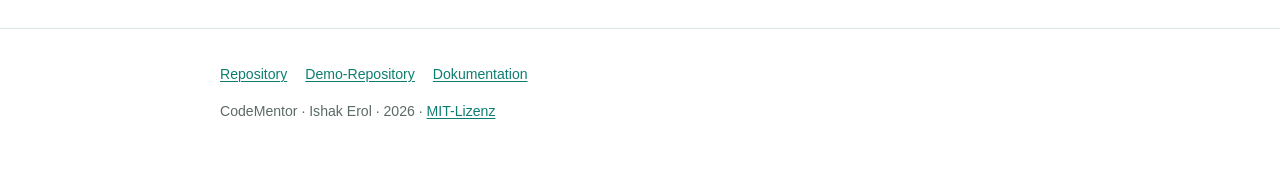
==== commit 5453a5f0: "website: technische entscheidungen, kennzahlen und ehrlichkeits-abschnitt entfernt Auf wunsch entfer" ====
--- a/docs/index.html
+++ b/docs/index.html
@@ -20,8 +20,6 @@
   --accent: #0d7d70;
   --accent-soft: #e6f4f1;
   --accent-fg: #ffffff;
-  --warn-bg: #fff8e6;
-  --warn-border: #e8d9a8;
   --radius: 10px;
   --maxw: 880px;
 }
@@ -37,21 +35,19 @@
     --accent: #4ecdc0;
     --accent-soft: #14302c;
     --accent-fg: #08201d;
-    --warn-bg: #241f10;
-    --warn-border: #4a3f1e;
   }
 }
 :root[data-theme="light"] {
   --bg: #ffffff; --bg-soft: #f6f8f8; --bg-card: #ffffff;
   --fg: #16211f; --fg-muted: #5b6b68; --fg-faint: #8a9a97;
   --border: #dde5e4; --accent: #0d7d70; --accent-soft: #e6f4f1;
-  --accent-fg: #ffffff; --warn-bg: #fff8e6; --warn-border: #e8d9a8;
+  --accent-fg: #ffffff;
 }
 :root[data-theme="dark"] {
   --bg: #0e1615; --bg-soft: #141f1e; --bg-card: #16211f;
   --fg: #e8efee; --fg-muted: #a3b5b2; --fg-faint: #6e8380;
   --border: #24322f; --accent: #4ecdc0; --accent-soft: #14302c;
-  --accent-fg: #08201d; --warn-bg: #241f10; --warn-border: #4a3f1e;
+  --accent-fg: #08201d;
 }
 
 * { box-sizing: border-box; }
@@ -125,10 +121,6 @@
 .card h3 { margin-bottom: .4em; }
 .card p { margin: 0; color: var(--fg-muted); font-size: .93rem; }
 
-.stats { display: grid; grid-template-columns: repeat(auto-fit, minmax(130px,1fr)); gap: 14px; }
-.stat { background: var(--bg-soft); border: 1px solid var(--border); border-radius: var(--radius); padding: 16px; }
-.stat b { display: block; font-size: 1.7rem; font-weight: 700; letter-spacing: -0.02em; }
-.stat span { font-size: .82rem; color: var(--fg-muted); }
 
 /* Tables */
 .tablewrap { overflow-x: auto; -webkit-overflow-scrolling: touch; border: 1px solid var(--border); border-radius: var(--radius); }
@@ -193,12 +185,6 @@
 .video-slot code { font-size: .85em; }
 video { width: 100%; border-radius: var(--radius); border: 1px solid var(--border); display: block; }
 
-/* Notice */
-.notice {
-  background: var(--warn-bg); border: 1px solid var(--warn-border);
-  border-radius: var(--radius); padding: 16px 18px; font-size: .92rem;
-}
-.notice strong { display: block; margin-bottom: .3em; }
 
 ul.clean { margin: 0; padding-left: 1.15em; color: var(--fg-muted); font-size: .93rem; }
 ul.clean li { margin-bottom: .4em; }
@@ -442,35 +428,7 @@
 
   <section id="technik">
     <div class="eyebrow">Umsetzung</div>
-    <h2>Technische Entscheidungen</h2>
-
-    <div class="grid g3">
-      <div class="card">
-        <h3>Kalibrierte RAG-Schwelle</h3>
-        <p>Empirisch gemessen: relevante Treffer lagen bei L2-Distanz 0,17–0,25, irrelevante bei
-          0,36–0,43. Schwelle auf 0,32. Lieber ehrlich „keine passende Doku" als eine schwache
-          Quelle zitieren.</p>
-      </div>
-      <div class="card">
-        <h3>Modellwahl nach Schema-Treue</h3>
-        <p>Wechsel auf <code>devstral-2-123b</code>, weil die zuverlässige Einhaltung des
-          JSON-Schemas der Engpass war — nicht die Sprachqualität.</p>
-      </div>
-      <div class="card">
-        <h3>Fehler statt Stille</h3>
-        <p>Drei Retries bei transienten API-Fehlern, danach eine verständliche Meldung in der UI
-          — statt eines leeren Reviews, das nach einem Ergebnis aussieht.</p>
-      </div>
-    </div>
-
-    <div class="stats" style="margin-top:26px">
-      <div class="stat"><b>~5.000</b><span>Zeilen Python</span></div>
-      <div class="stat"><b>21</b><span>Tests, offline lauffähig</span></div>
-      <div class="stat"><b>4</b><span>spezialisierte Agenten</span></div>
-      <div class="stat"><b>7</b><span>Demo-Szenarien</span></div>
-    </div>
-
-    <h3 style="margin-top:34px">Stack</h3>
+    <h2>Stack</h2>
     <div class="tablewrap">
       <table>
         <tbody>
@@ -491,14 +449,6 @@
     <div class="eyebrow">Ausprobieren</div>
     <h2>In vier Befehlen lokal starten</h2>
 
-    <div class="notice" style="margin-bottom:20px">
-      <strong>Warum es hier keine öffentliche Instanz gibt</strong>
-      CodeMentor braucht ein Python-Backend und einen persönlichen AcademicCloud-API-Key. Eine
-      öffentlich erreichbare Demo würde auf einem einzelnen fremden Schlüssel laufen — das ist
-      weder tragfähig noch sinnvoll. Der Screencast oben zeigt den vollständigen Ablauf; lokal
-      ist das Projekt in wenigen Minuten lauffähig.
-    </div>
-
     <pre><code>git clone https://github.com/Ishak-Erol/AAI_CodeMentor.git
 cd AAI_CodeMentor
 pip install -e ".[dev]"
@@ -512,17 +462,9 @@
     <pre><code>python main.py --owner Ishak-Erol --repo codementor-demo-target --pr 1 --rag</code></pre>
   </section>
 
-  <section id="grenzen">
-    <div class="eyebrow">Ehrlichkeit</div>
-    <h2>Was CodeMentor heute nicht kann</h2>
-    <ul class="clean">
-      <li><strong>Kein öffentliches Deployment</strong> — die Anwendung benötigt einen eigenen API-Key.</li>
-      <li><strong>Auf Python zugeschnitten</strong> — die CI-Parser verstehen Ruff, mypy und pytest. Andere Sprachen bräuchten eigene Parser.</li>
-      <li><strong>Didaktische Wirksamkeit nicht evaluiert</strong> — das Konzept ist umgesetzt, aber nicht mit echten Studierenden gemessen.</li>
-      <li><strong>Offene Typfehler im eigenen Code</strong> — mypy meldet noch Findings; Ruff läuft vollständig grün.</li>
-    </ul>
-
-    <h3 style="margin-top:32px">Wohin es gehen könnte</h3>
+  <section id="ausblick">
+    <div class="eyebrow">Ausblick</div>
+    <h2>Wohin es gehen könnte</h2>
     <ul class="clean">
       <li>Weitere Sprachen über austauschbare CI-Parser</li>
       <li>Dozenten-Sicht auf den Lernstand einer ganzen Kohorte</li>
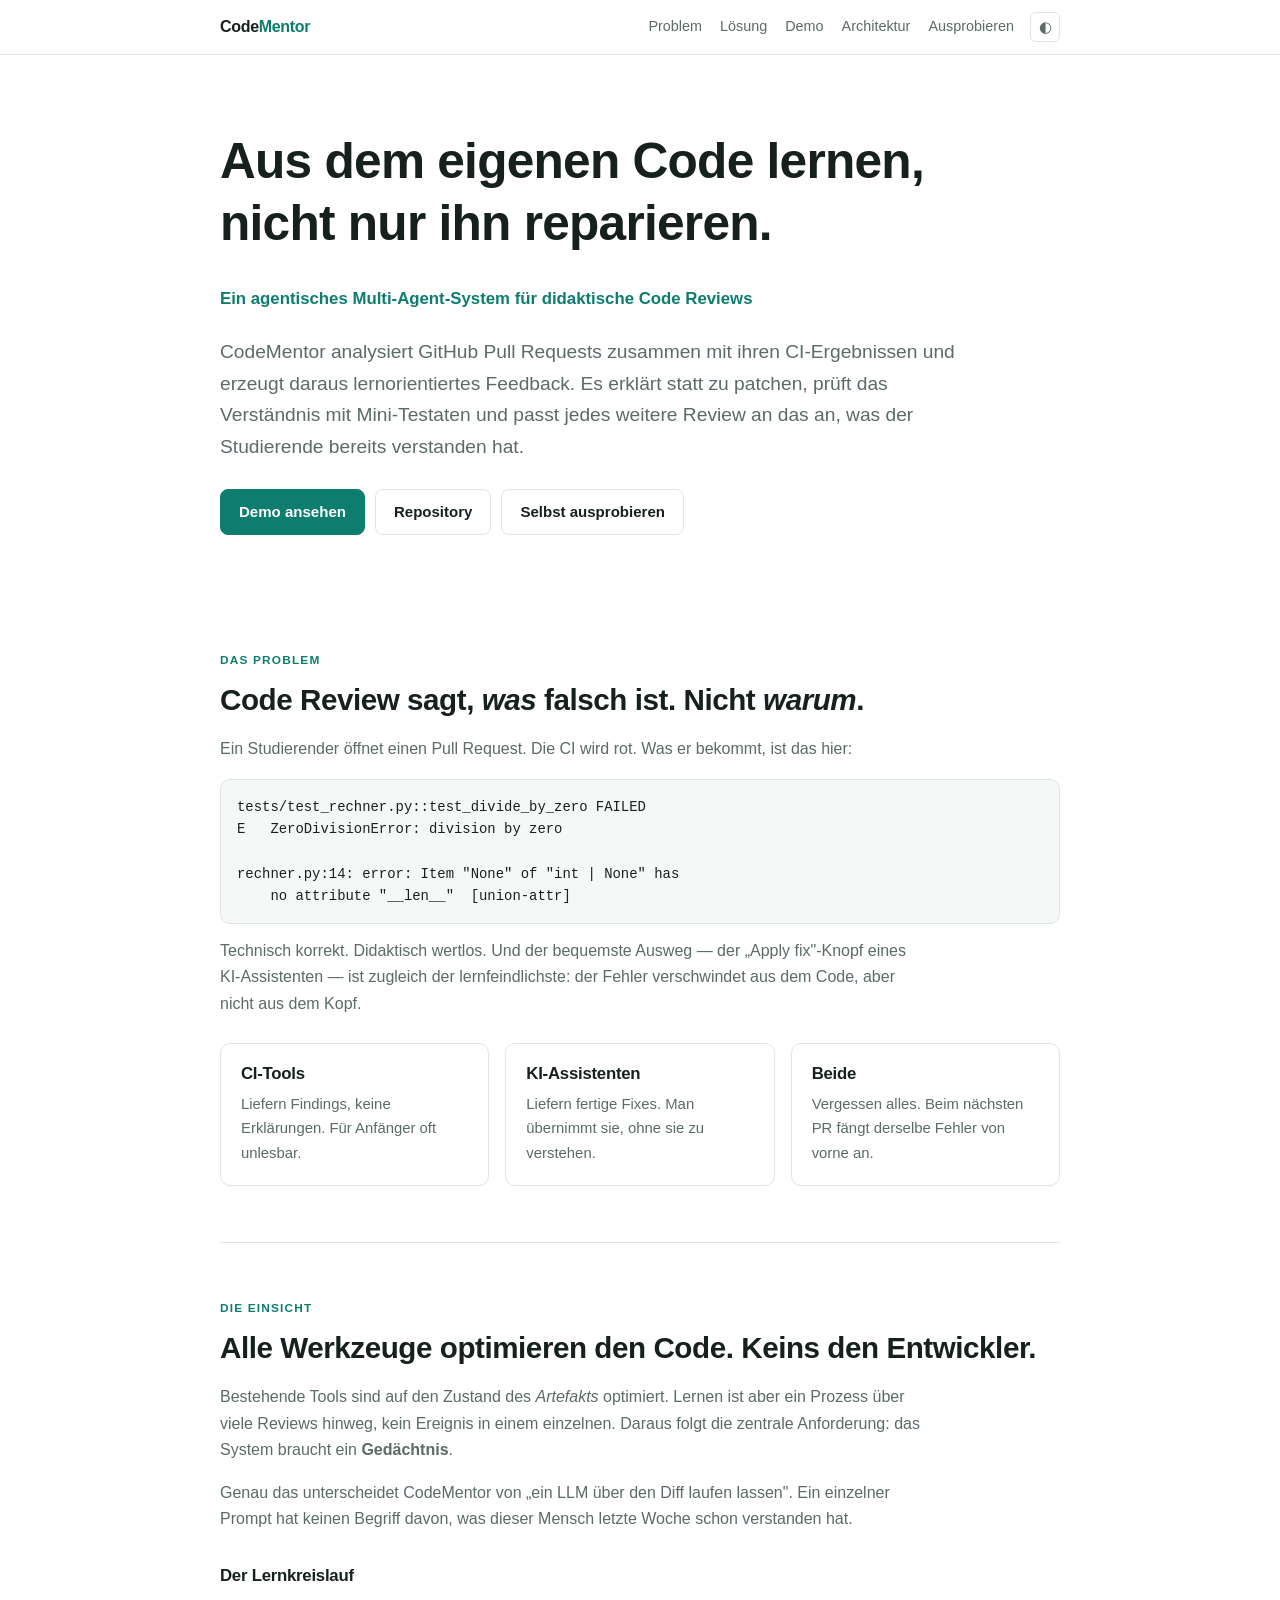
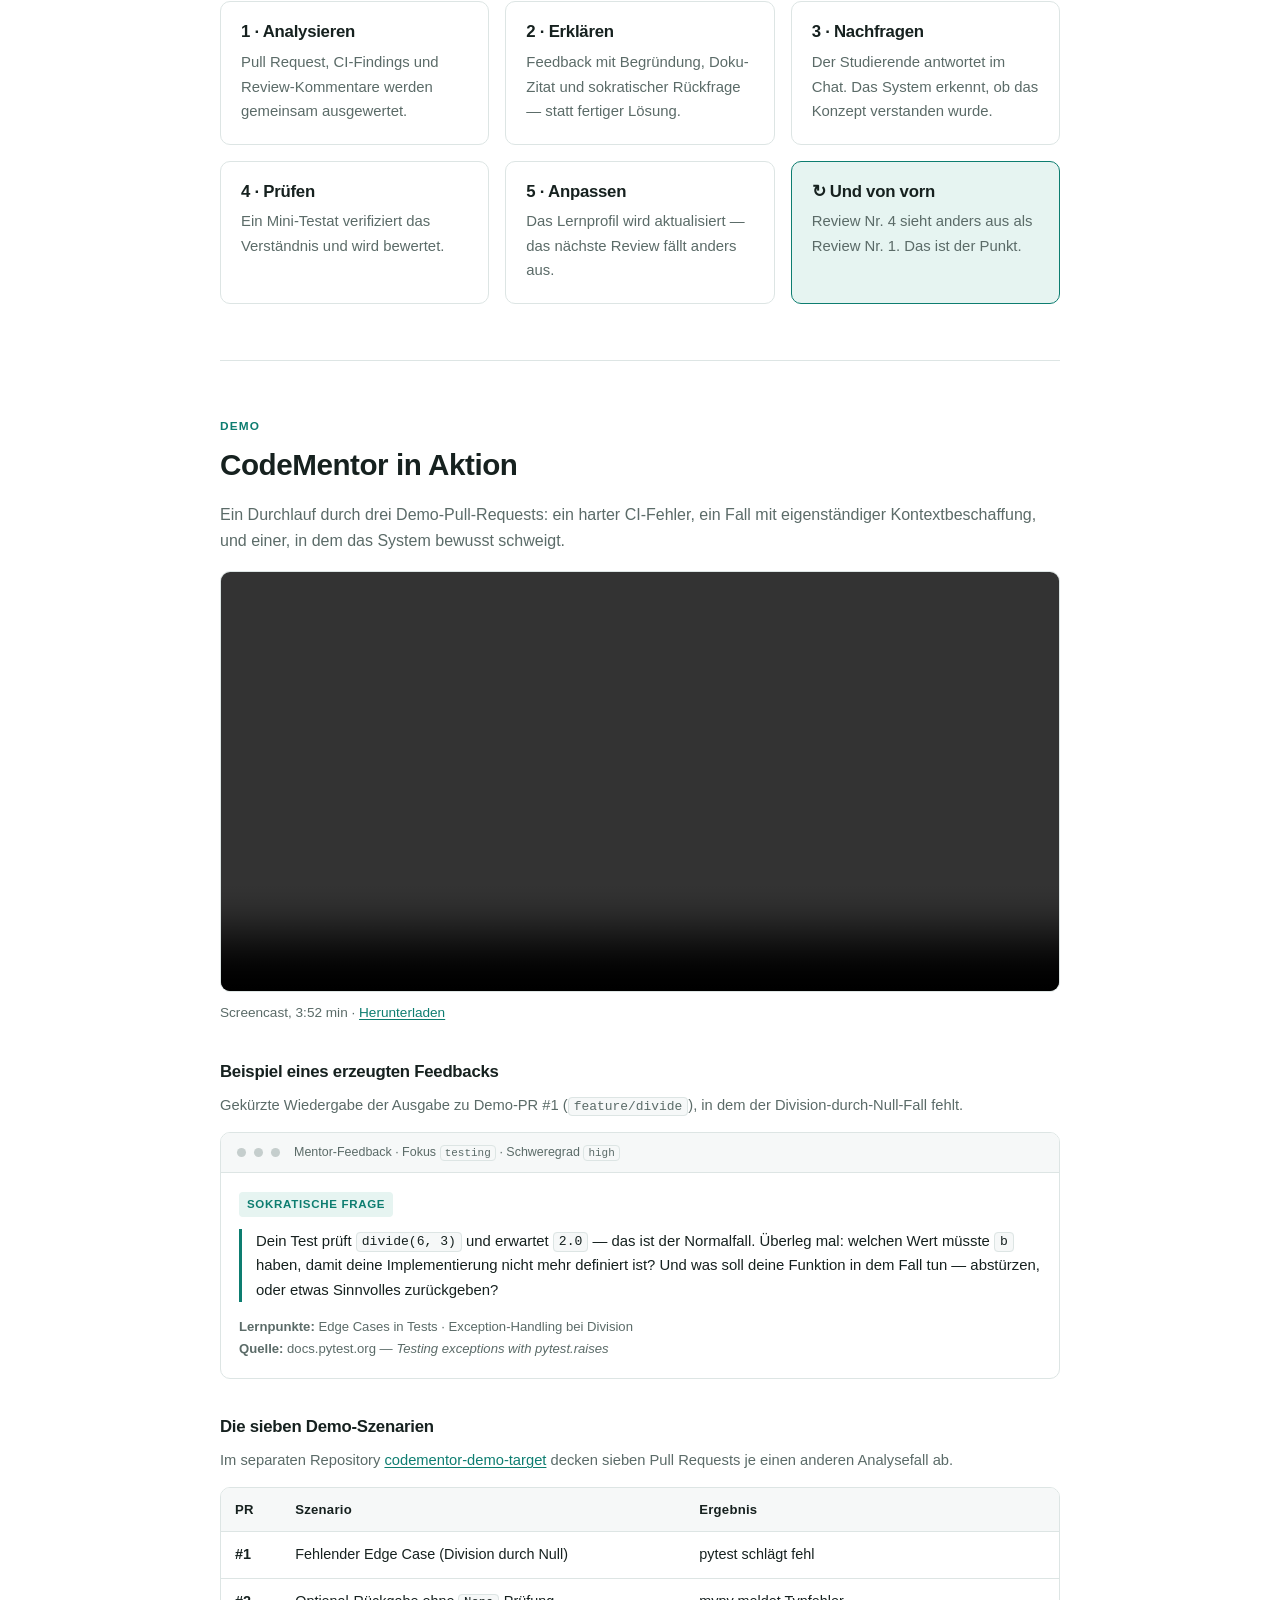
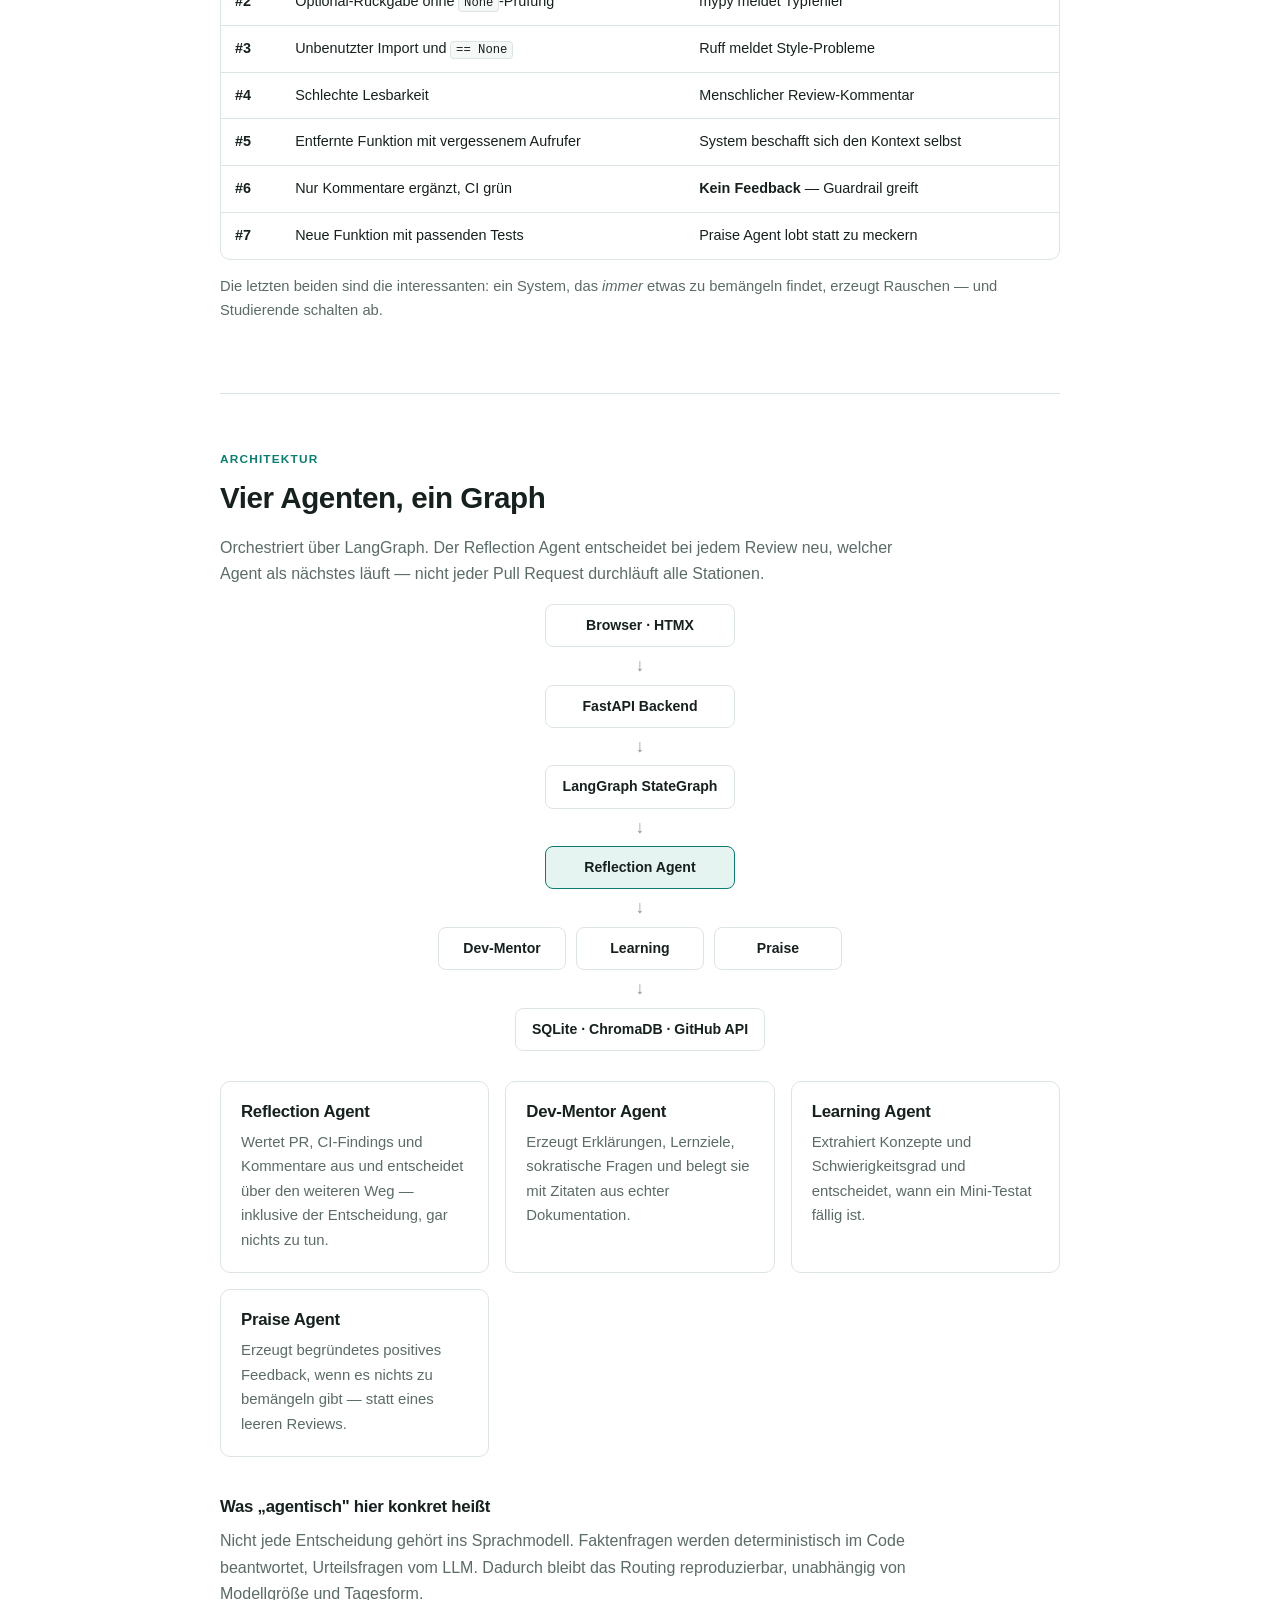
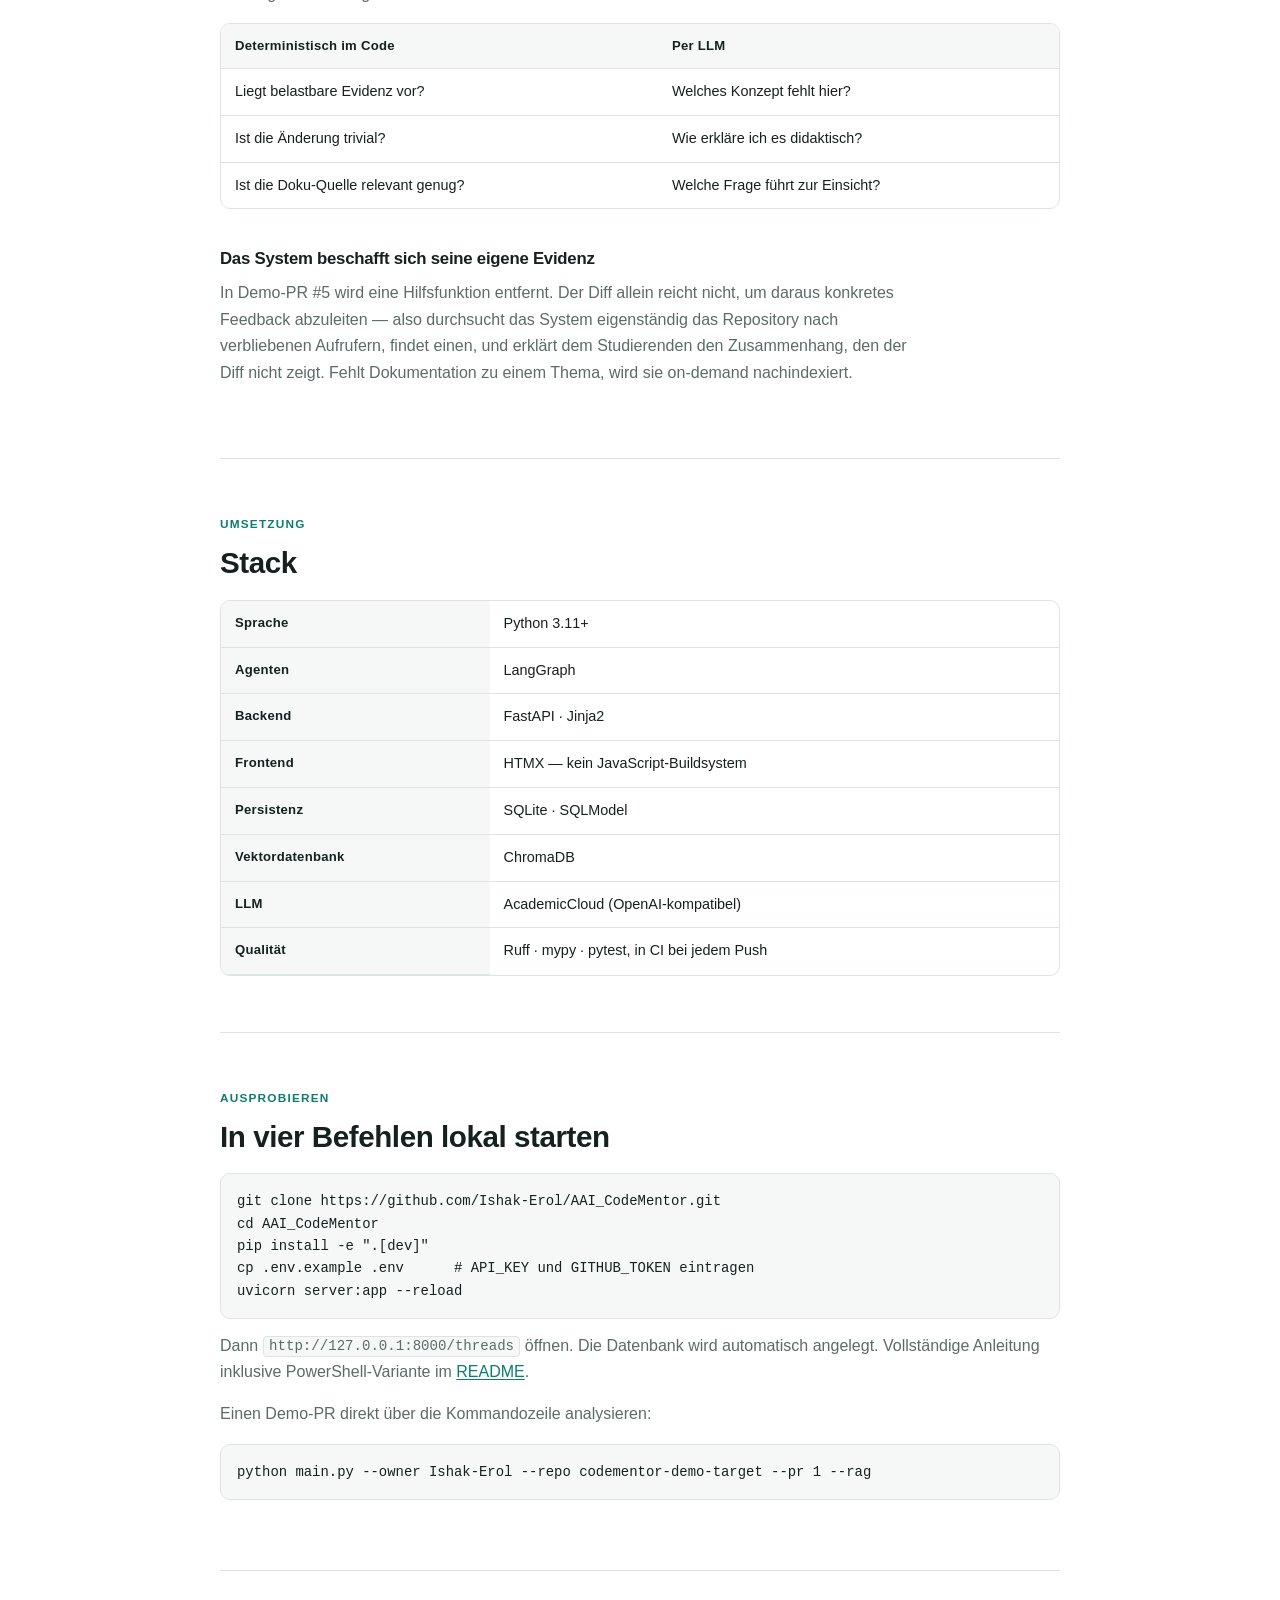
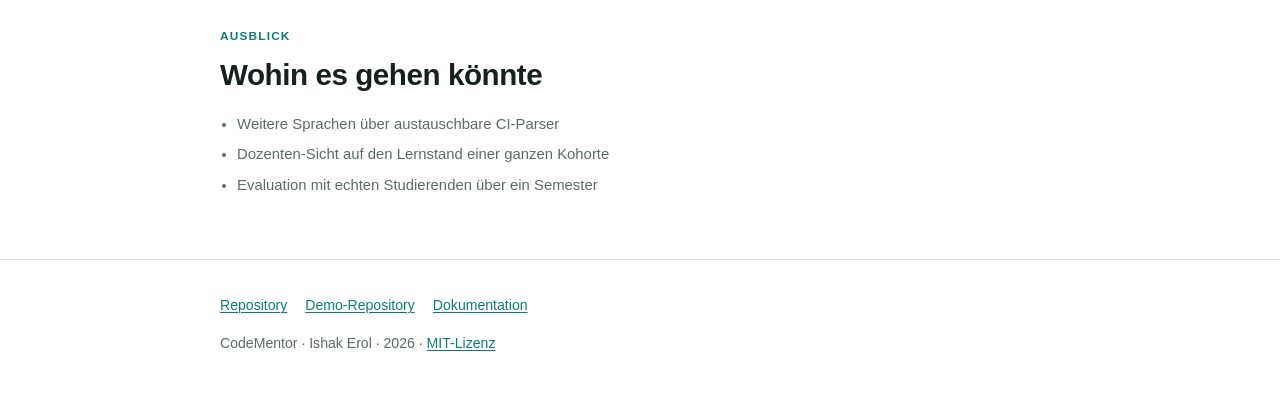
==== commit 0b52e36a: "demo-screencast eingebunden docs/demo.mp4 (29 MB, 3:52 min) direkt im repo — liegt unter githubs 50-" ====
--- a/docs/index.html
+++ b/docs/index.html
@@ -175,14 +175,6 @@
 .example-body .src { font-size: .82rem; color: var(--fg-muted); margin: 0; }
 
 /* Video */
-.video-slot {
-  background: var(--bg-soft); border: 1.5px dashed var(--border);
-  border-radius: var(--radius); padding: 52px 24px; text-align: center; color: var(--fg-muted);
-}
-.video-slot .play {
-  font-size: 2rem; color: var(--accent); display: block; margin-bottom: 10px;
-}
-.video-slot code { font-size: .85em; }
 video { width: 100%; border-radius: var(--radius); border: 1px solid var(--border); display: block; }
 
 
@@ -296,26 +288,14 @@
     <p class="muted">Ein Durchlauf durch drei Demo-Pull-Requests: ein harter CI-Fehler, ein Fall
       mit eigenständiger Kontextbeschaffung, und einer, in dem das System bewusst schweigt.</p>
 
-    <!--
-      VIDEO EINBINDEN:
-      docs/demo.mp4 ablegen, dann diesen Block auskommentieren und den <video>-Block darunter
-      aktivieren. Empfohlene Komprimierung:
-      ffmpeg -i roh.mp4 -vcodec libx264 -crf 30 -preset slow -vf "scale=1280:-2" \
-             -acodec aac -b:a 96k docs/demo.mp4
-    -->
-    <div class="video-slot">
-      <span class="play">▶</span>
-      <strong>Screencast folgt</strong><br>
-      <span style="font-size:.9rem">Datei als <code>docs/demo.mp4</code> ablegen und im Quelltext den
-      <code>&lt;video&gt;</code>-Block aktivieren.</span>
-    </div>
-
-    <!--
-    <video controls preload="metadata" poster="demo-poster.jpg">
+    <video controls preload="metadata" playsinline>
       <source src="demo.mp4" type="video/mp4">
-      <a href="demo.mp4">Demo-Video herunterladen</a>
+      Dein Browser kann dieses Video nicht abspielen —
+      <a href="demo.mp4">Datei direkt herunterladen</a>.
     </video>
-    -->
+    <p class="muted" style="font-size:.85rem;margin-top:10px">
+      Screencast, 3:52 min · <a href="demo.mp4" download>Herunterladen</a>
+    </p>
 
     <h3 style="margin-top:38px">Beispiel eines erzeugten Feedbacks</h3>
     <p class="muted" style="font-size:.92rem">Gekürzte Wiedergabe der Ausgabe zu Demo-PR&nbsp;#1
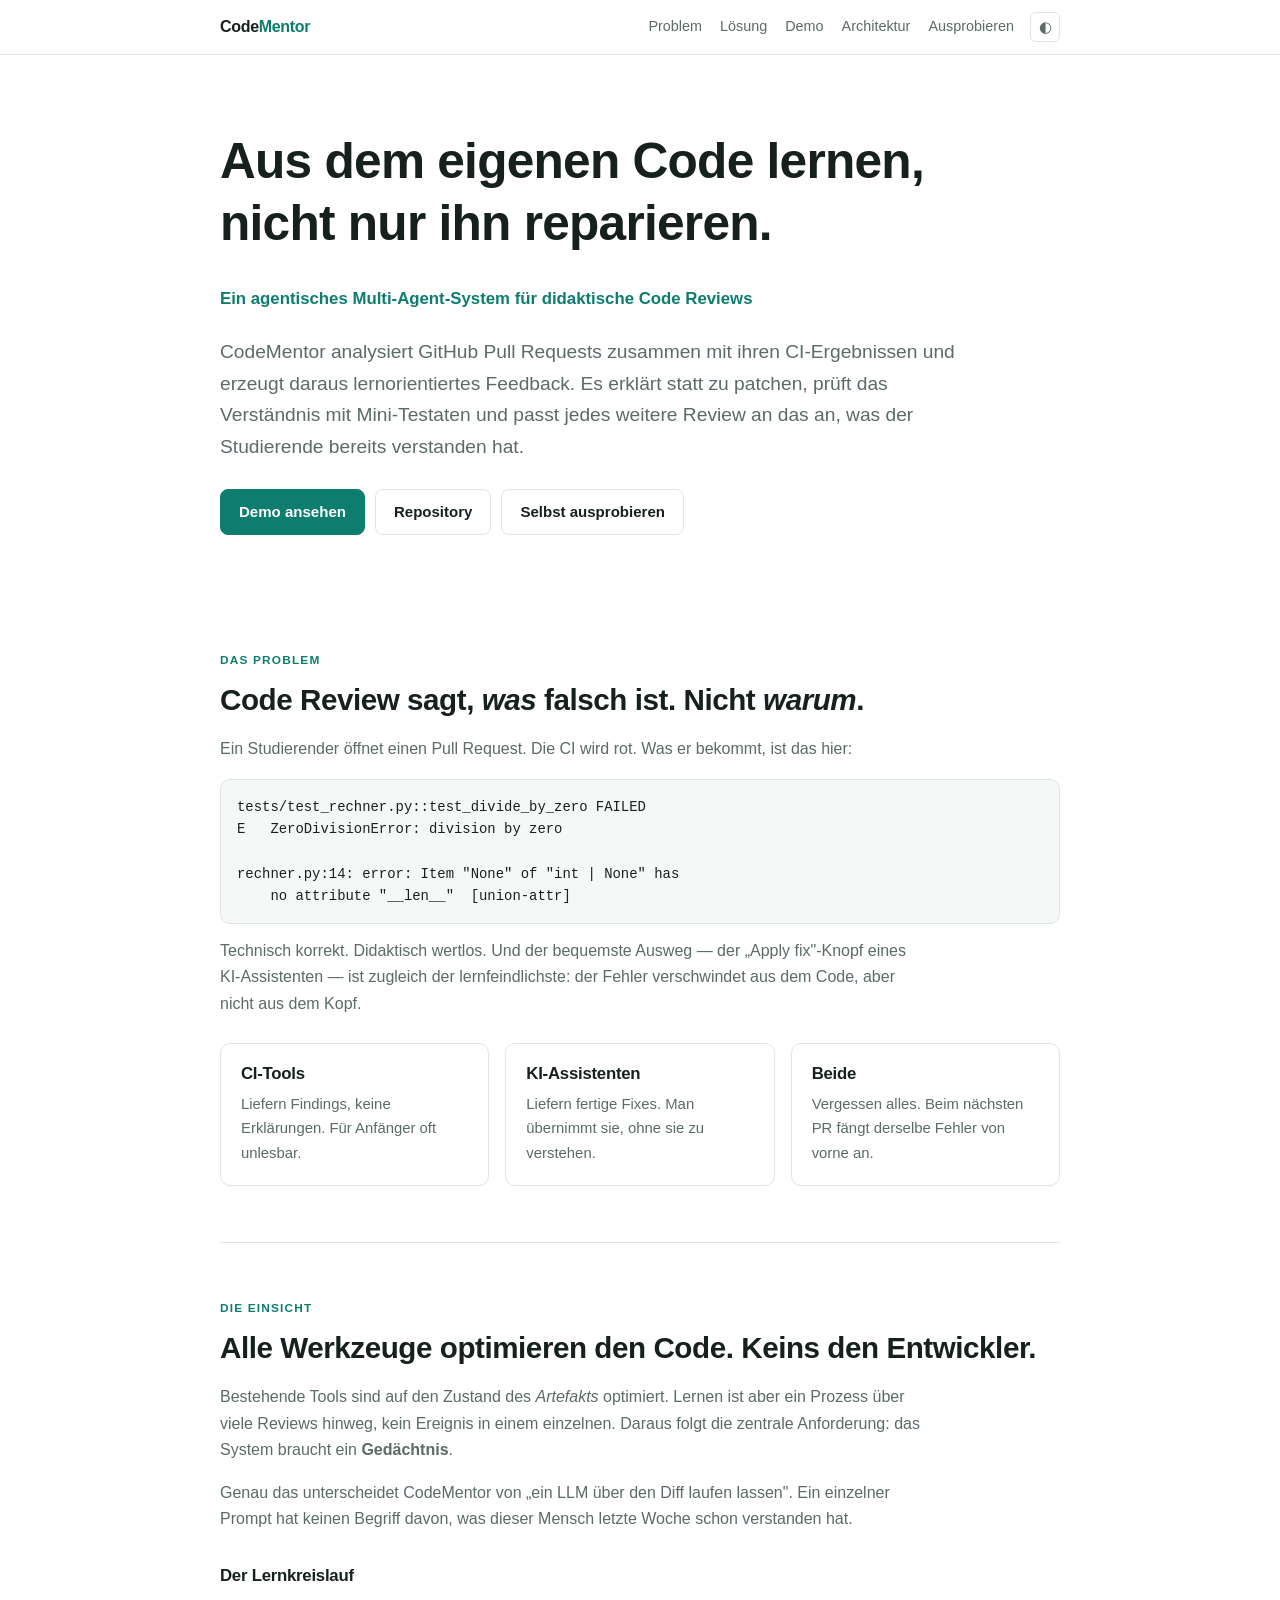
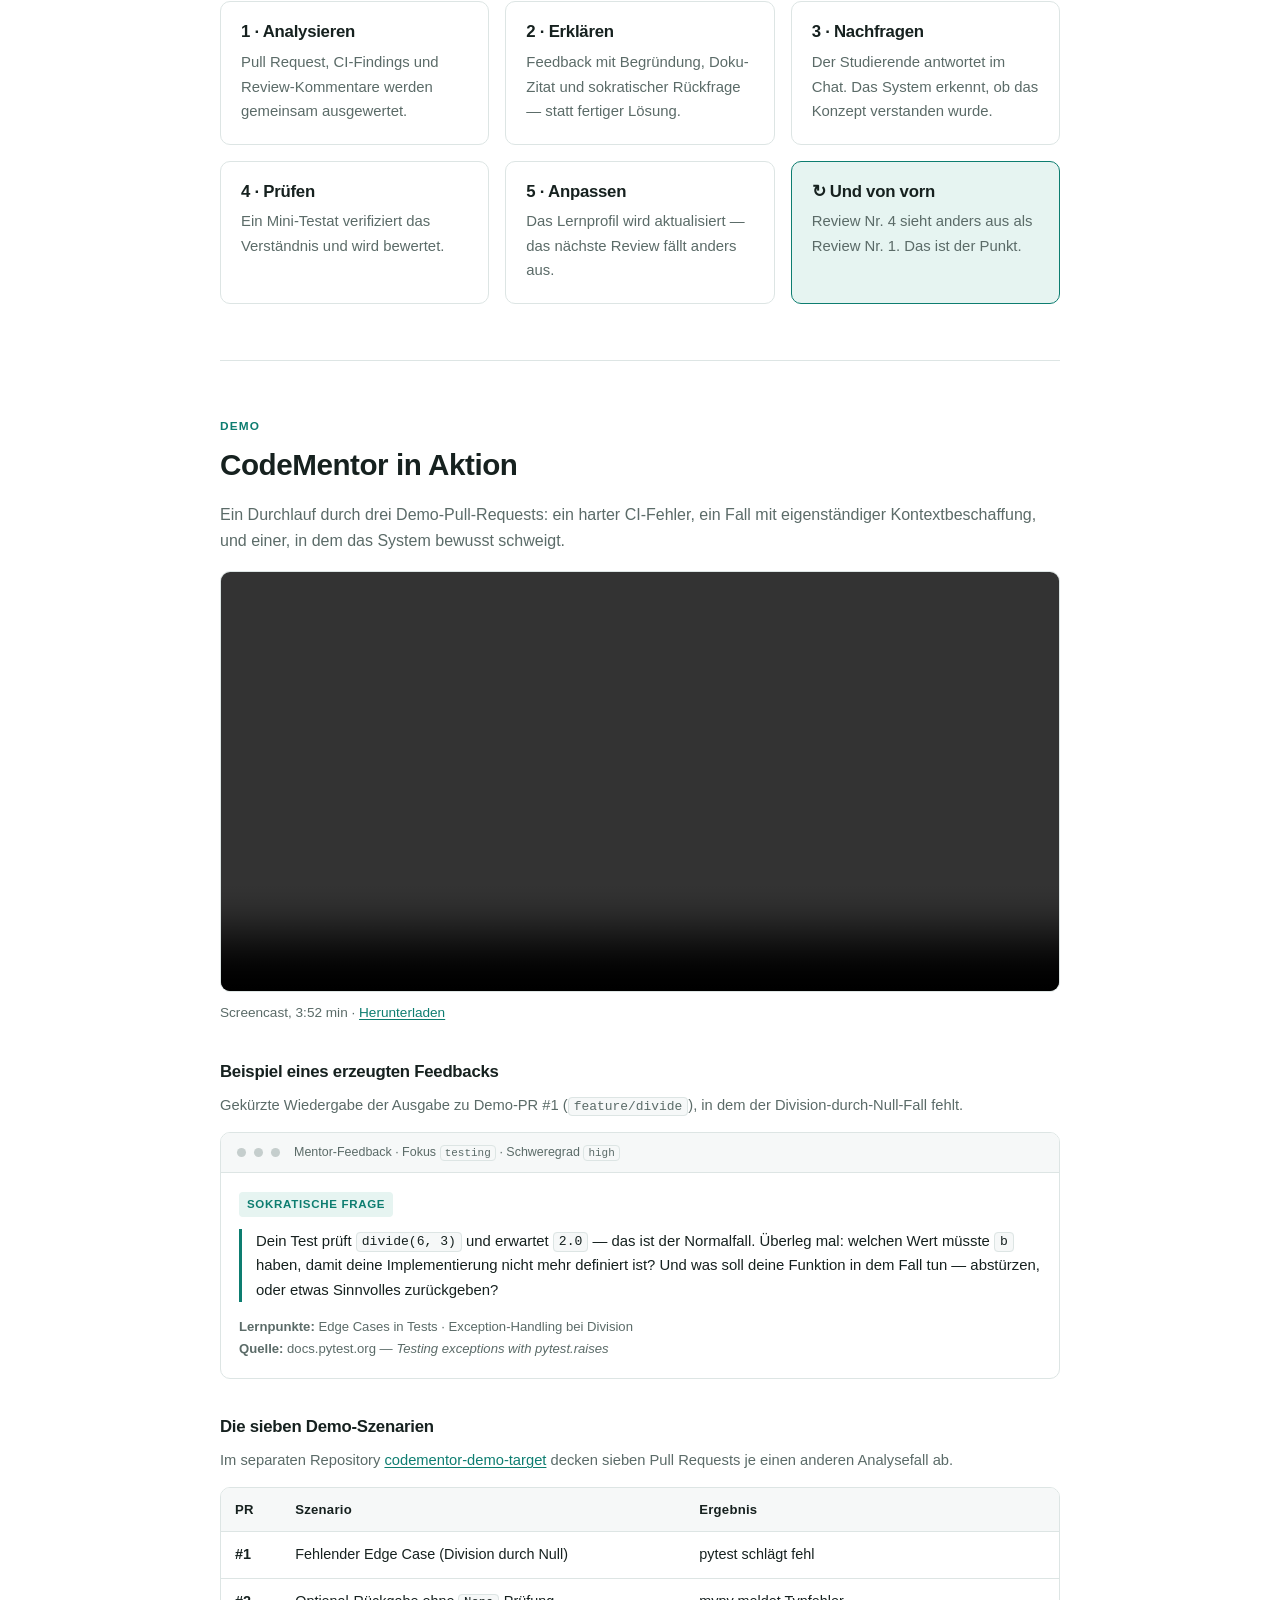
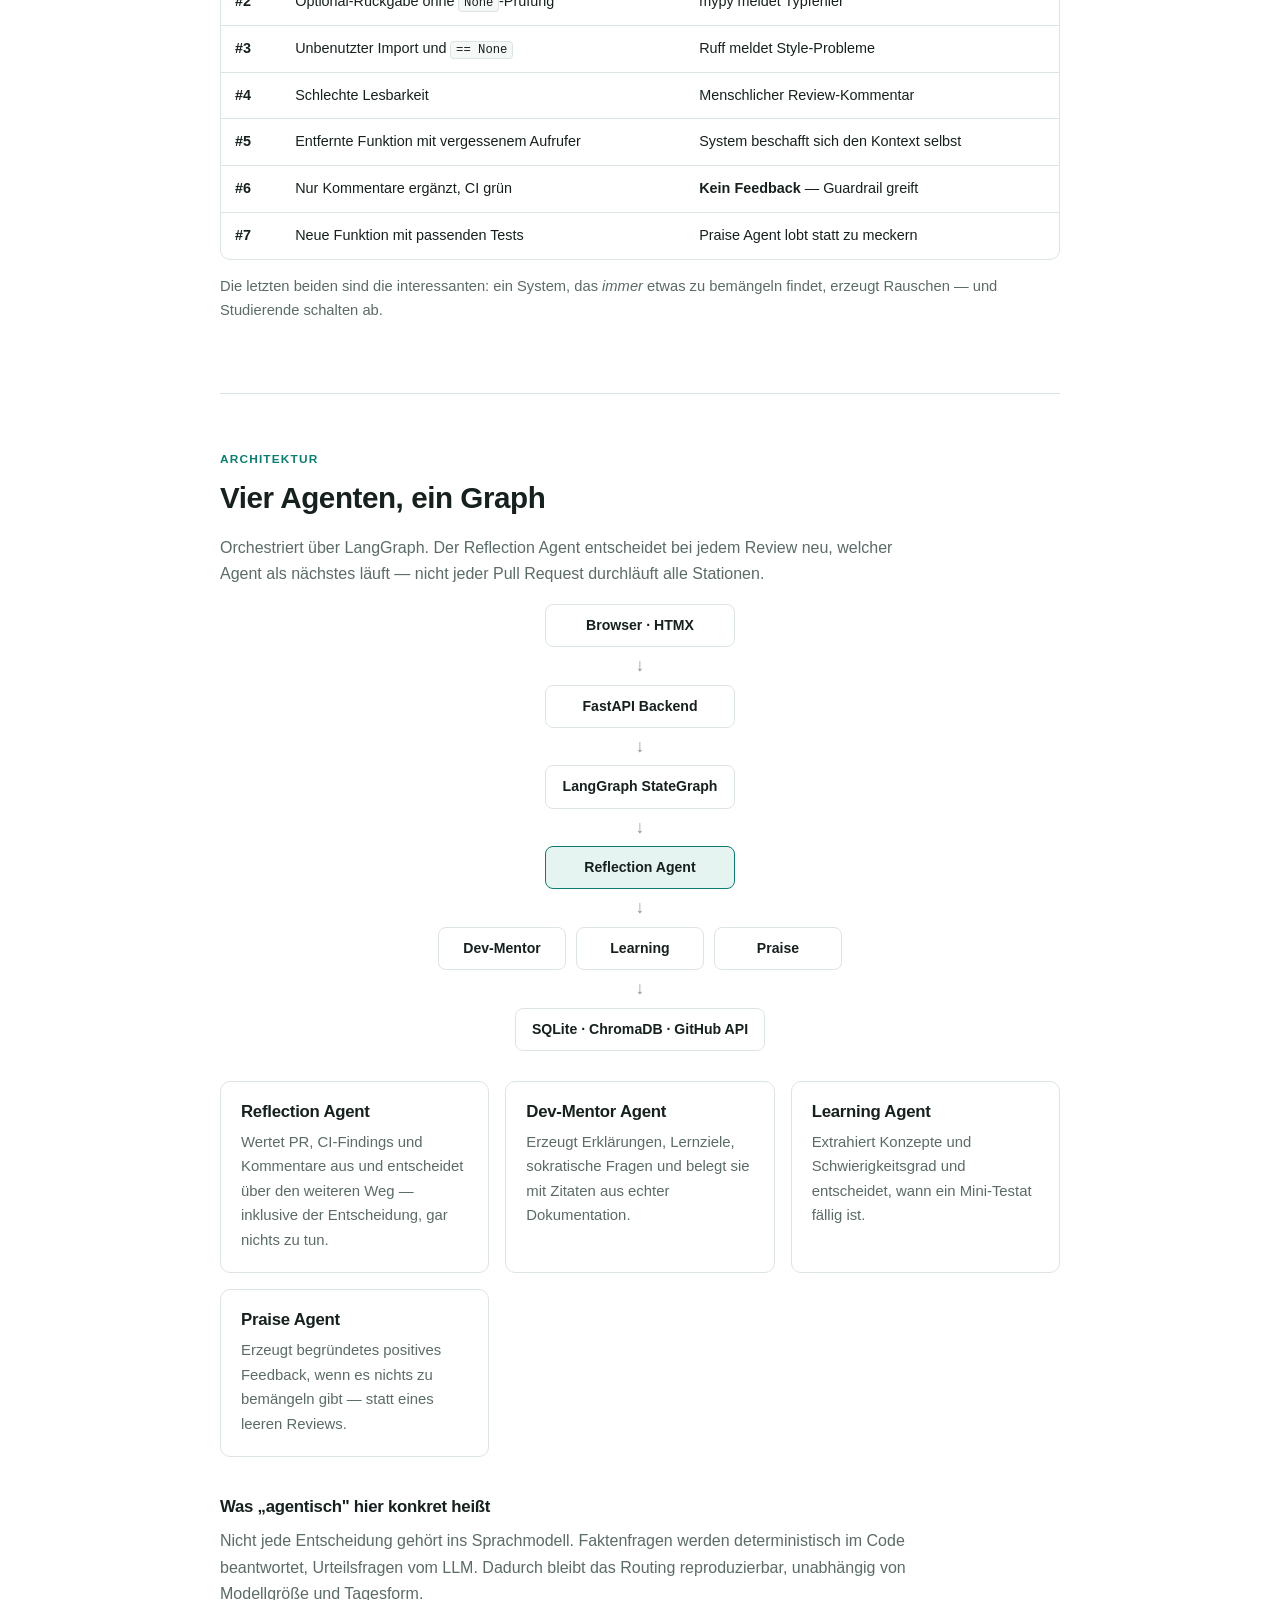
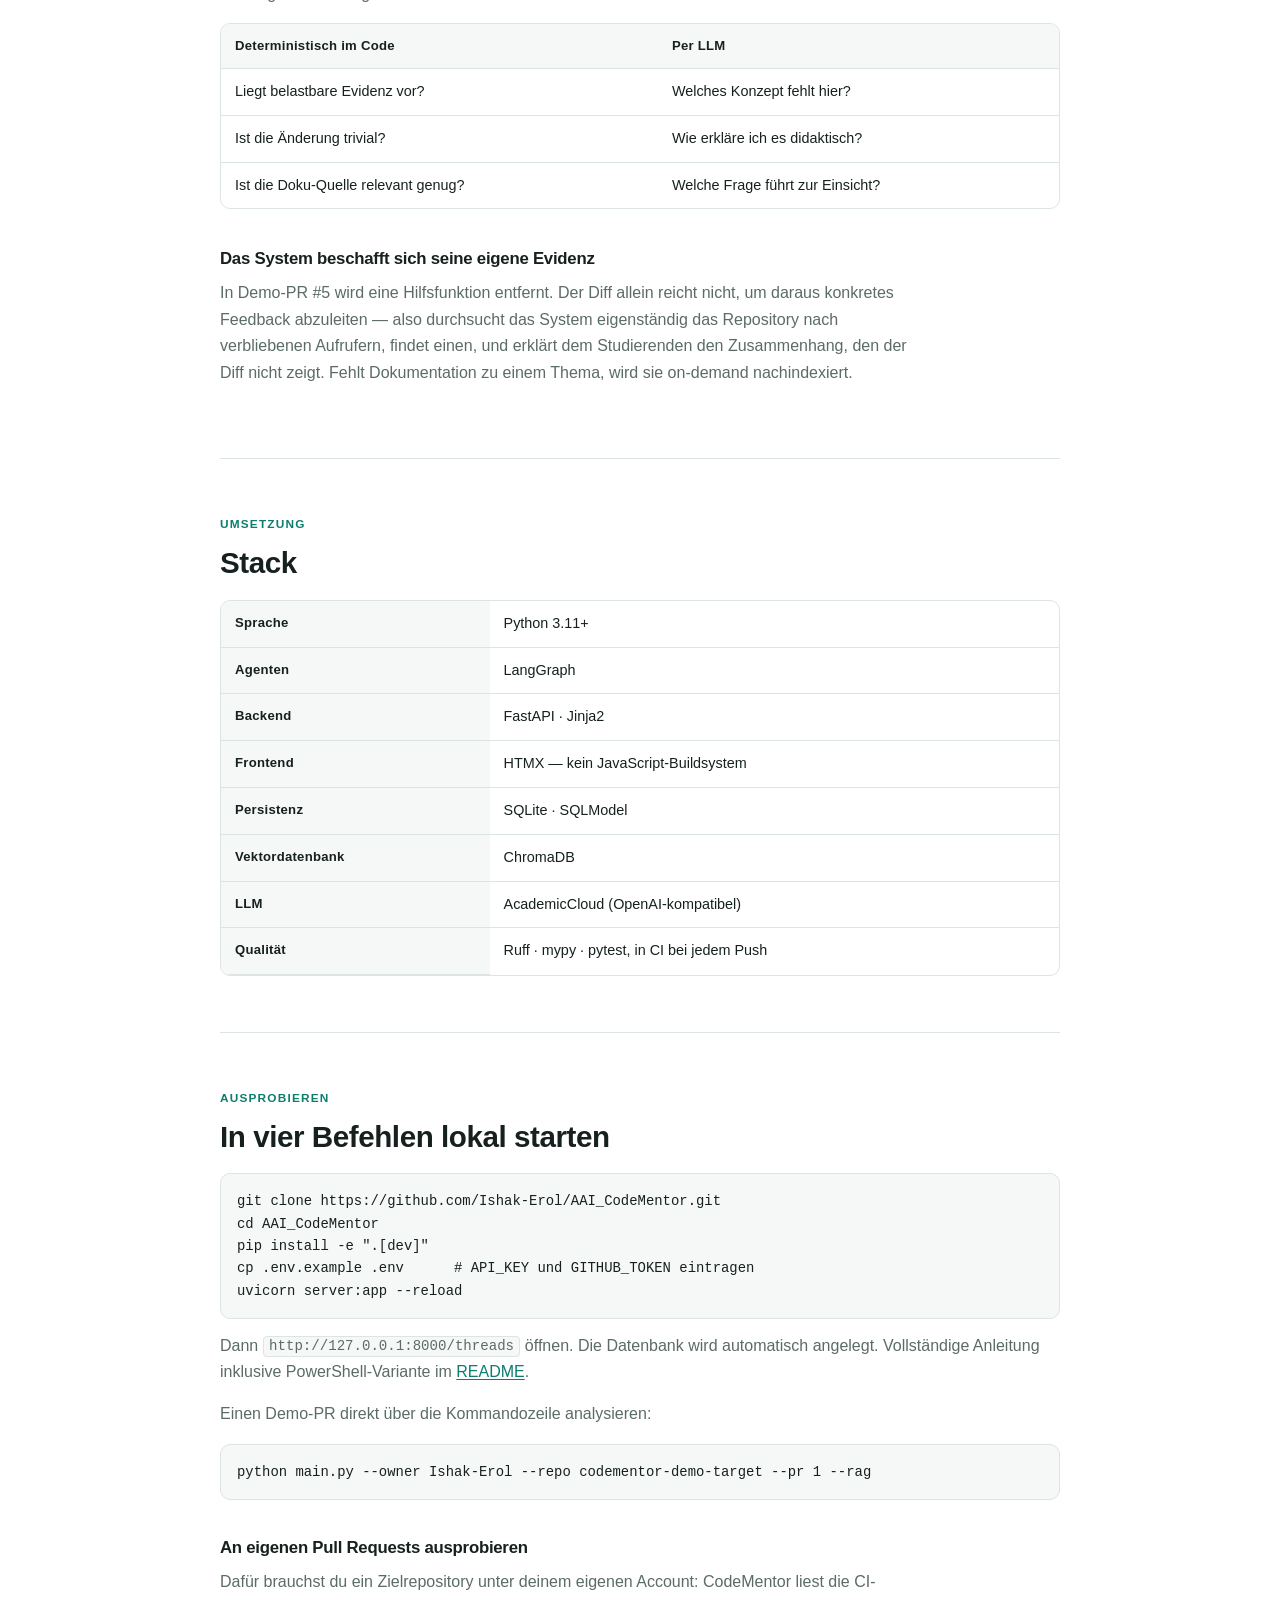
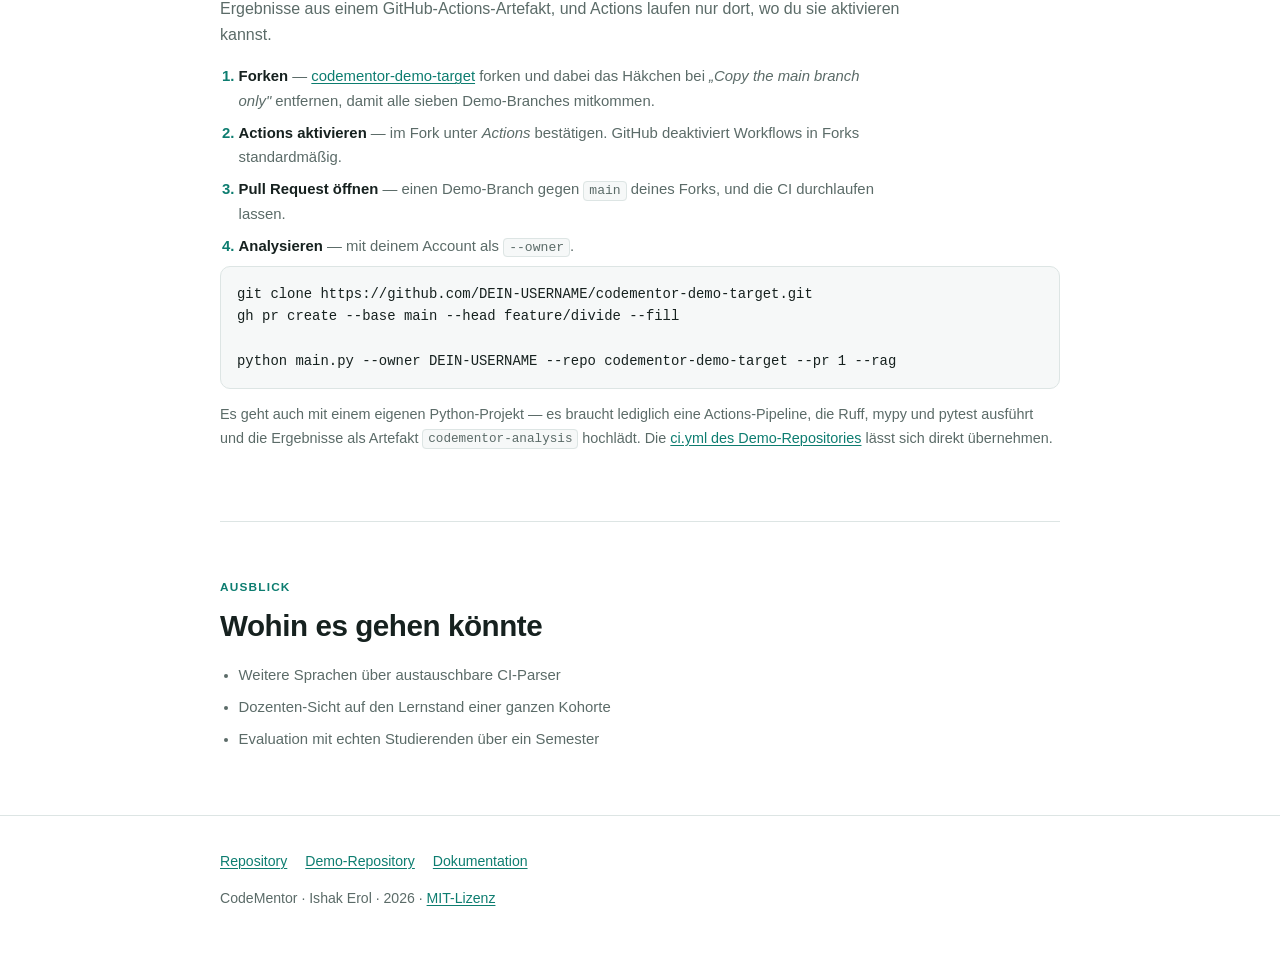
==== commit 9549e232: "anleitung ergänzt, wie man das demo-repo für eigene PRs einrichtet Bisher stand nur, dass es das dem" ====
--- a/docs/index.html
+++ b/docs/index.html
@@ -178,9 +178,10 @@
 video { width: 100%; border-radius: var(--radius); border: 1px solid var(--border); display: block; }
 
 
-ul.clean { margin: 0; padding-left: 1.15em; color: var(--fg-muted); font-size: .93rem; }
-ul.clean li { margin-bottom: .4em; }
-ul.clean li strong { color: var(--fg); font-weight: 620; }
+.clean { margin: 0; padding-left: 1.25em; color: var(--fg-muted); font-size: .93rem; }
+.clean li { margin-bottom: .5em; }
+.clean li strong { color: var(--fg); font-weight: 620; }
+ol.clean li::marker { color: var(--accent); font-weight: 680; }
 
 footer {
   border-top: 1px solid var(--border); padding: 34px 0 46px;
@@ -440,6 +441,35 @@
 
     <p class="muted">Einen Demo-PR direkt über die Kommandozeile analysieren:</p>
     <pre><code>python main.py --owner Ishak-Erol --repo codementor-demo-target --pr 1 --rag</code></pre>
+
+    <h3 style="margin-top:38px">An eigenen Pull Requests ausprobieren</h3>
+    <p class="muted" style="max-width:44em">
+      Dafür brauchst du ein Zielrepository unter deinem eigenen Account: CodeMentor liest die
+      CI-Ergebnisse aus einem GitHub-Actions-Artefakt, und Actions laufen nur dort, wo du sie
+      aktivieren kannst.
+    </p>
+    <ol class="clean" style="max-width:44em">
+      <li><strong>Forken</strong> —
+        <a href="https://github.com/Ishak-Erol/codementor-demo-target">codementor-demo-target</a>
+        forken und dabei das Häkchen bei <em>„Copy the main branch only"</em> entfernen, damit
+        alle sieben Demo-Branches mitkommen.</li>
+      <li><strong>Actions aktivieren</strong> — im Fork unter <em>Actions</em> bestätigen.
+        GitHub deaktiviert Workflows in Forks standardmäßig.</li>
+      <li><strong>Pull Request öffnen</strong> — einen Demo-Branch gegen <code>main</code> deines
+        Forks, und die CI durchlaufen lassen.</li>
+      <li><strong>Analysieren</strong> — mit deinem Account als <code>--owner</code>.</li>
+    </ol>
+    <pre><code>git clone https://github.com/DEIN-USERNAME/codementor-demo-target.git
+gh pr create --base main --head feature/divide --fill
+
+python main.py --owner DEIN-USERNAME --repo codementor-demo-target --pr 1 --rag</code></pre>
+    <p class="muted" style="font-size:.9rem">
+      Es geht auch mit einem eigenen Python-Projekt — es braucht lediglich eine Actions-Pipeline,
+      die Ruff, mypy und pytest ausführt und die Ergebnisse als Artefakt
+      <code>codementor-analysis</code> hochlädt. Die
+      <a href="https://github.com/Ishak-Erol/codementor-demo-target/blob/main/.github/workflows/ci.yml">ci.yml
+      des Demo-Repositories</a> lässt sich direkt übernehmen.
+    </p>
   </section>
 
   <section id="ausblick">
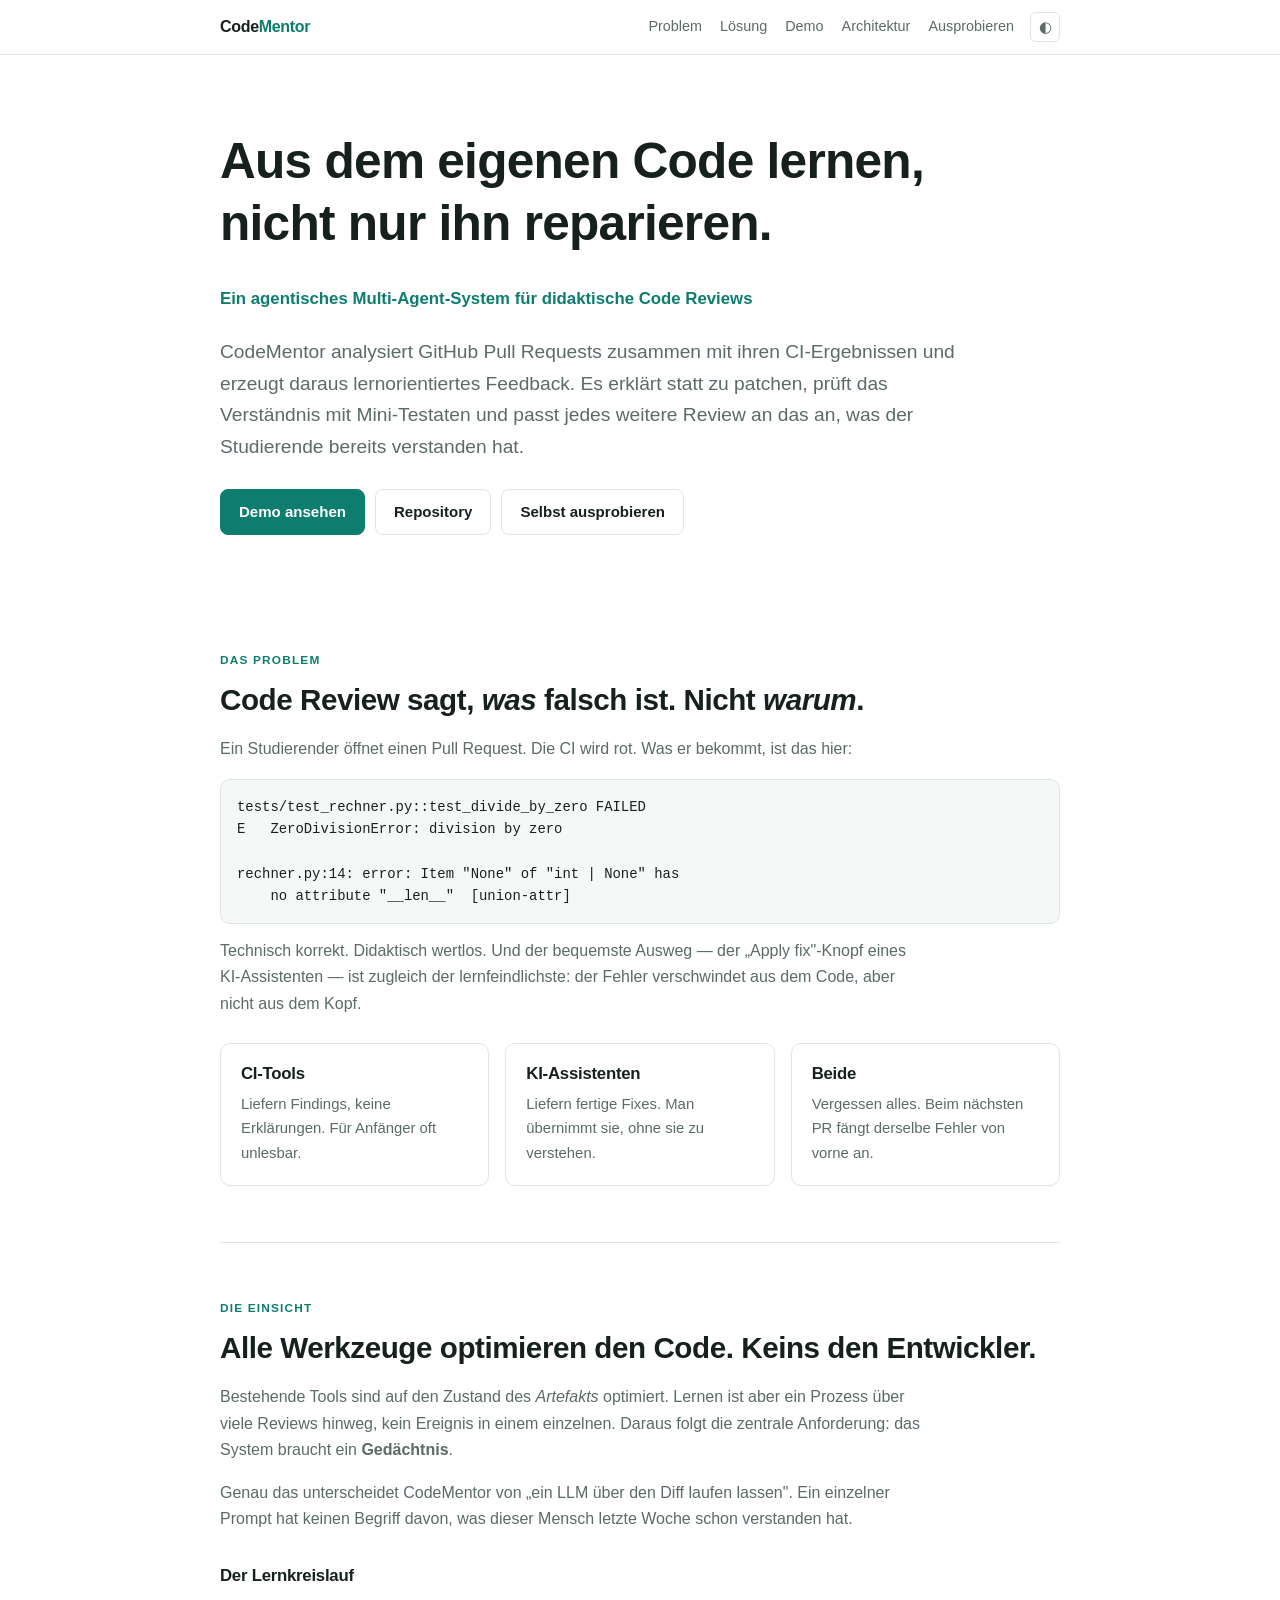
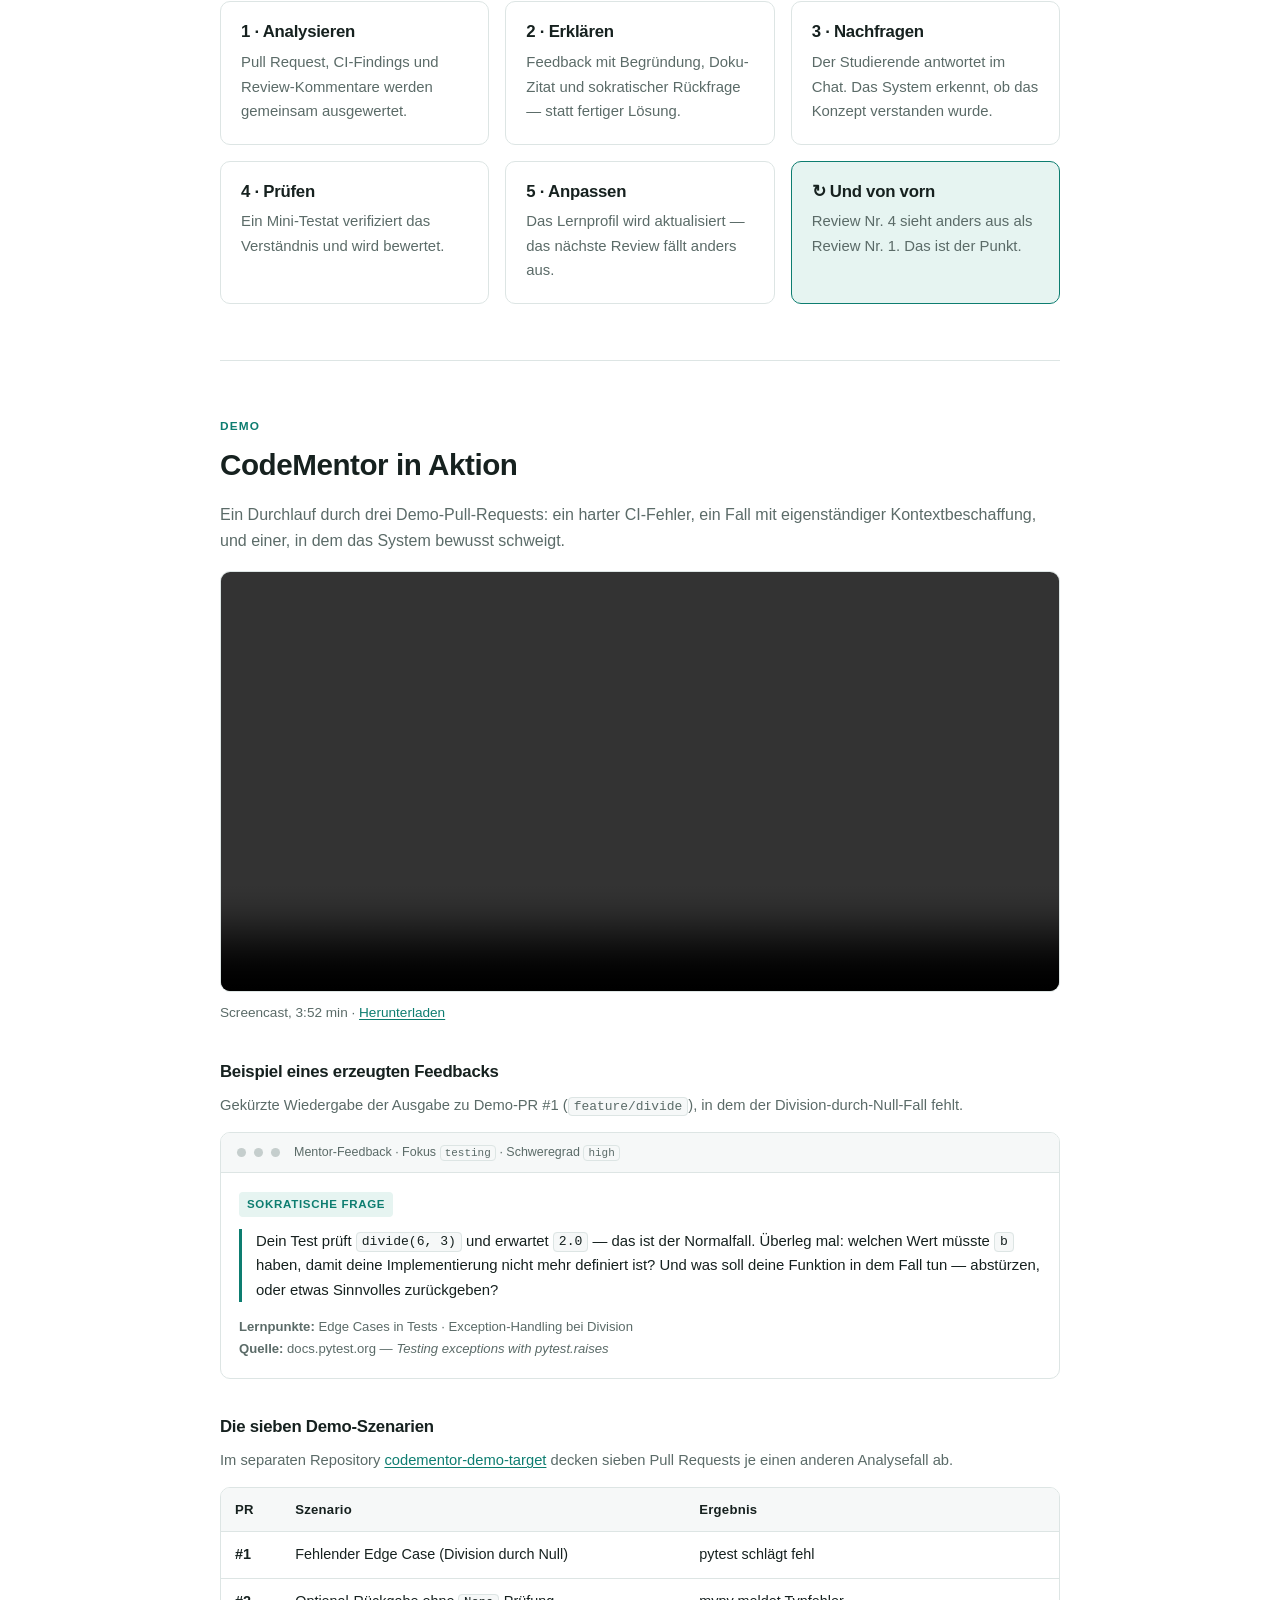
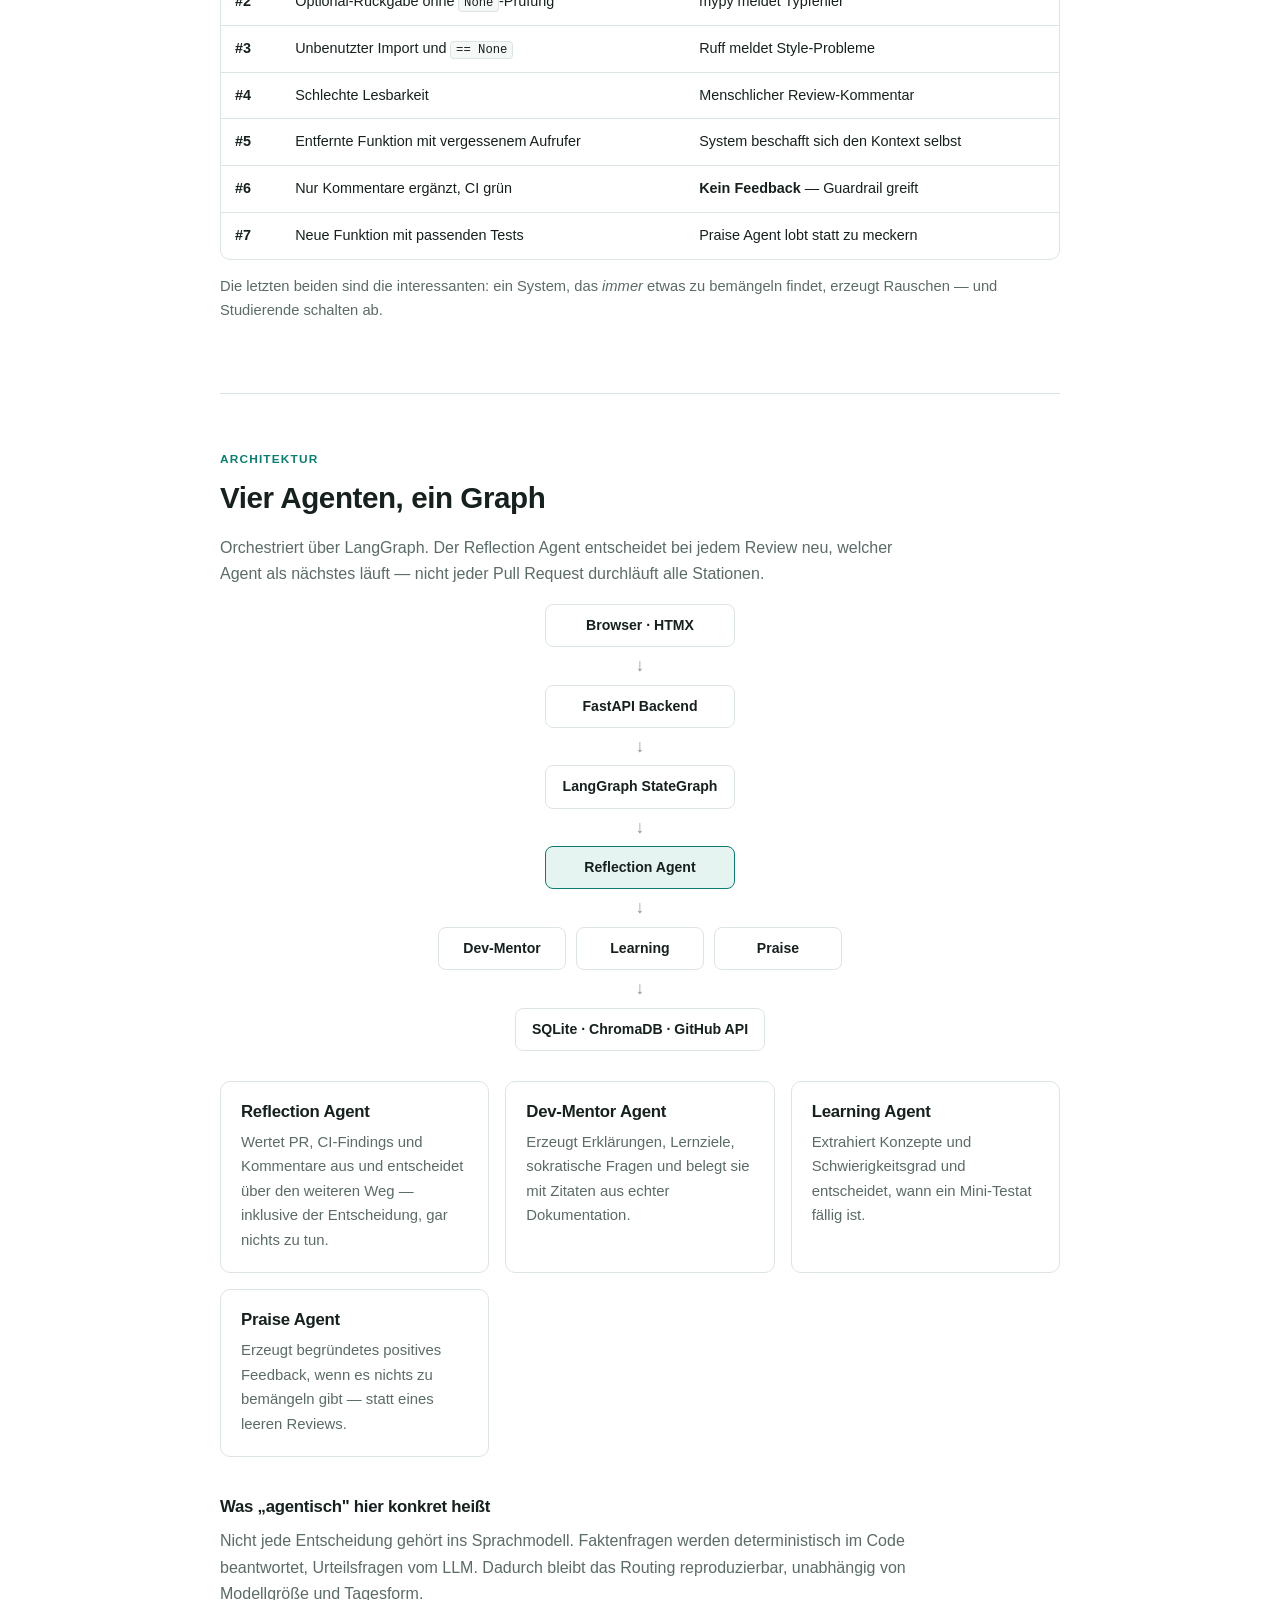
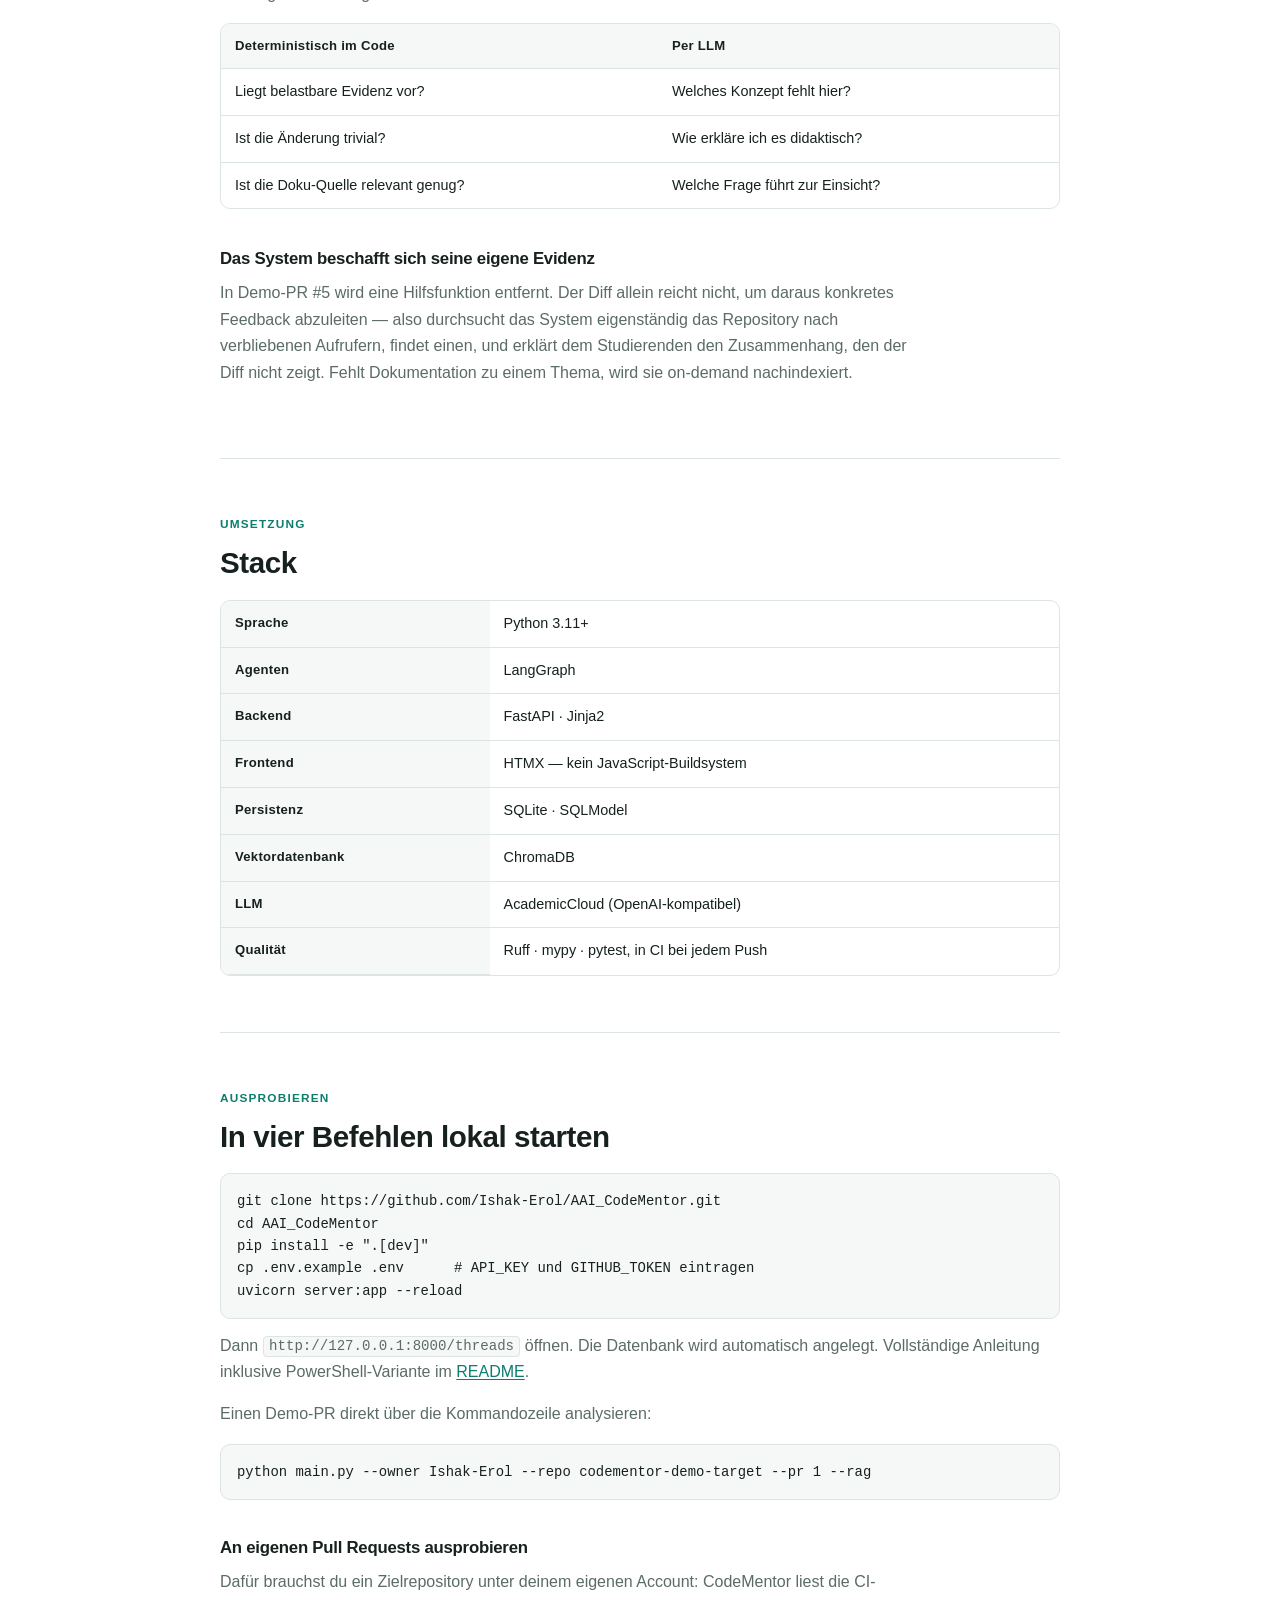
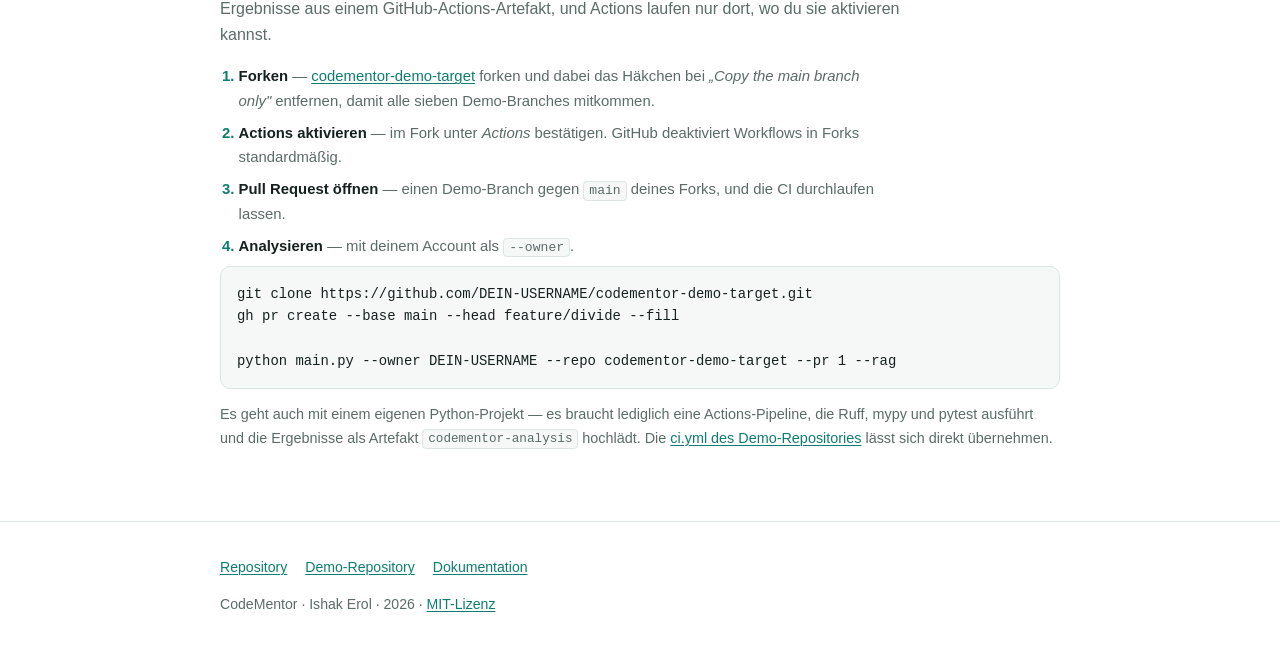
==== commit 82da2f2e: "Ausblick aus github pages entfertn" ====
--- a/docs/index.html
+++ b/docs/index.html
@@ -471,17 +471,6 @@
       des Demo-Repositories</a> lässt sich direkt übernehmen.
     </p>
   </section>
-
-  <section id="ausblick">
-    <div class="eyebrow">Ausblick</div>
-    <h2>Wohin es gehen könnte</h2>
-    <ul class="clean">
-      <li>Weitere Sprachen über austauschbare CI-Parser</li>
-      <li>Dozenten-Sicht auf den Lernstand einer ganzen Kohorte</li>
-      <li>Evaluation mit echten Studierenden über ein Semester</li>
-    </ul>
-  </section>
-
 </div>
 
 <footer>
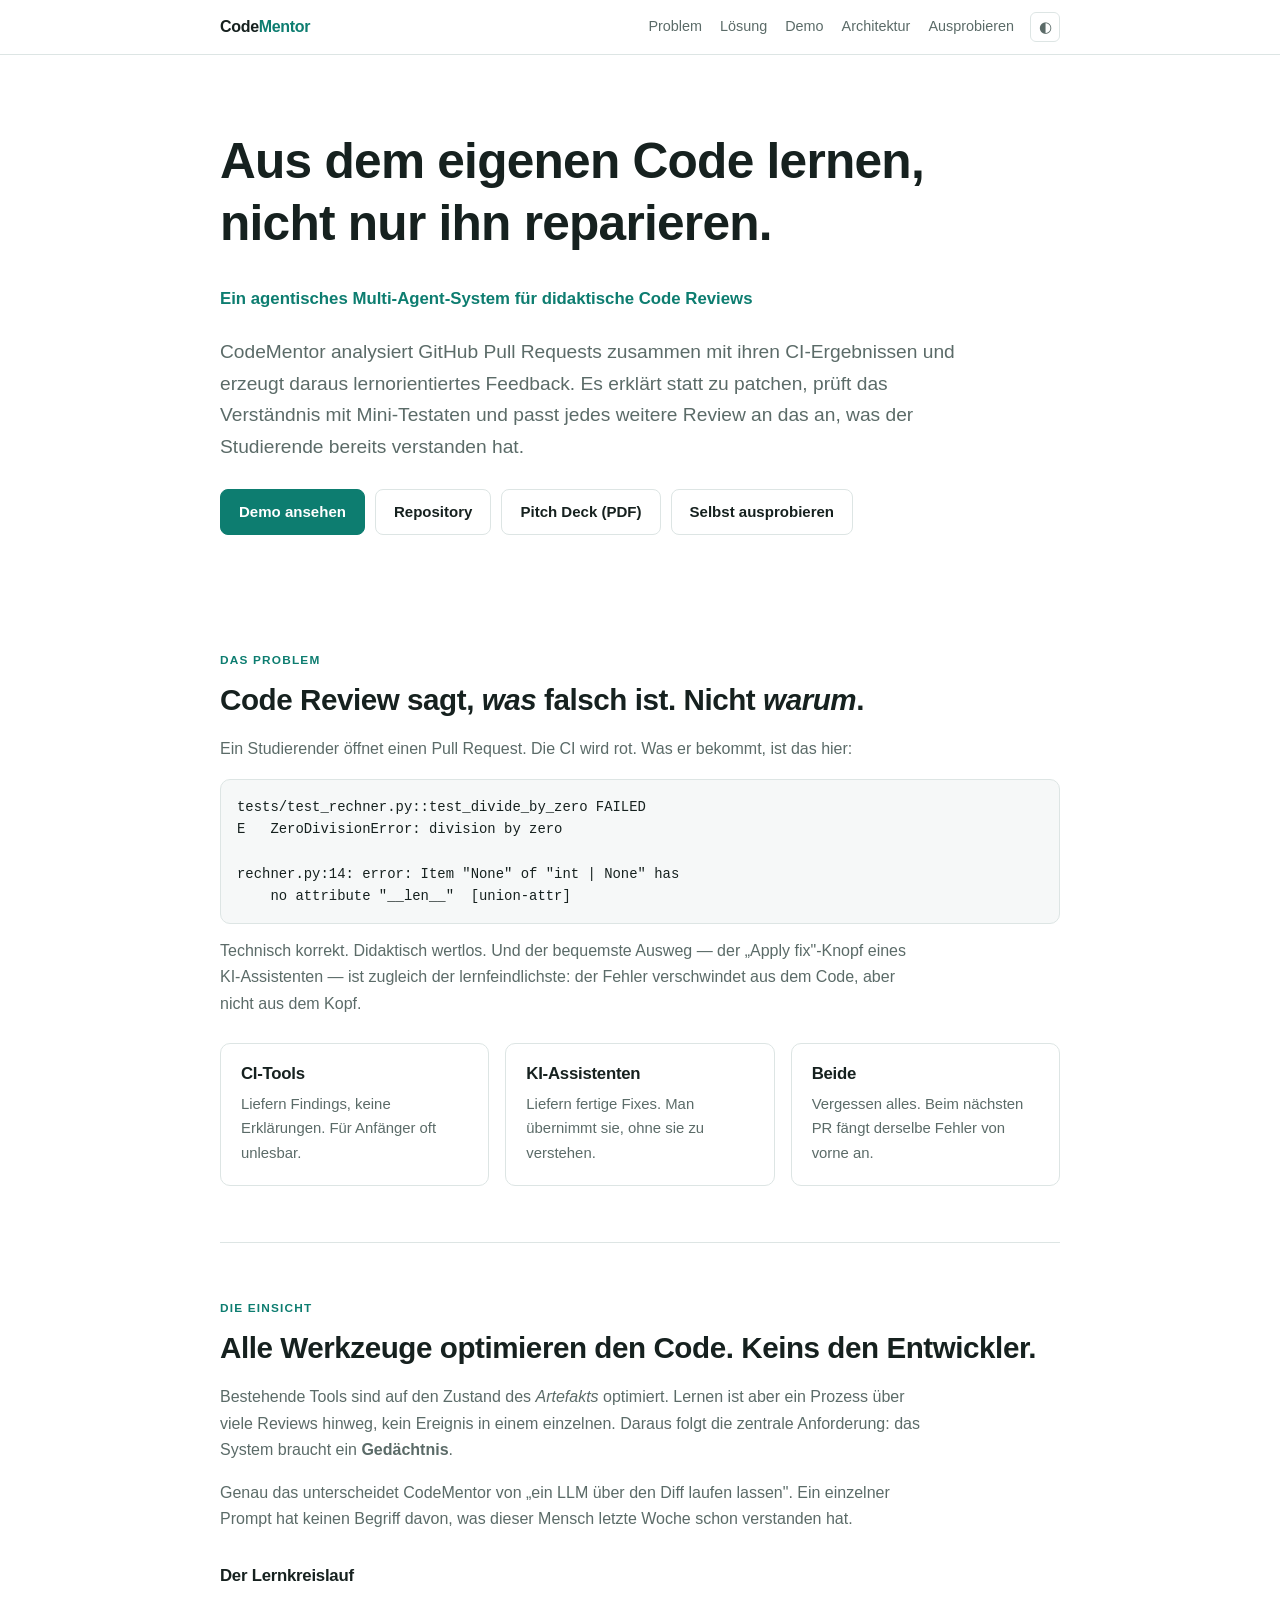
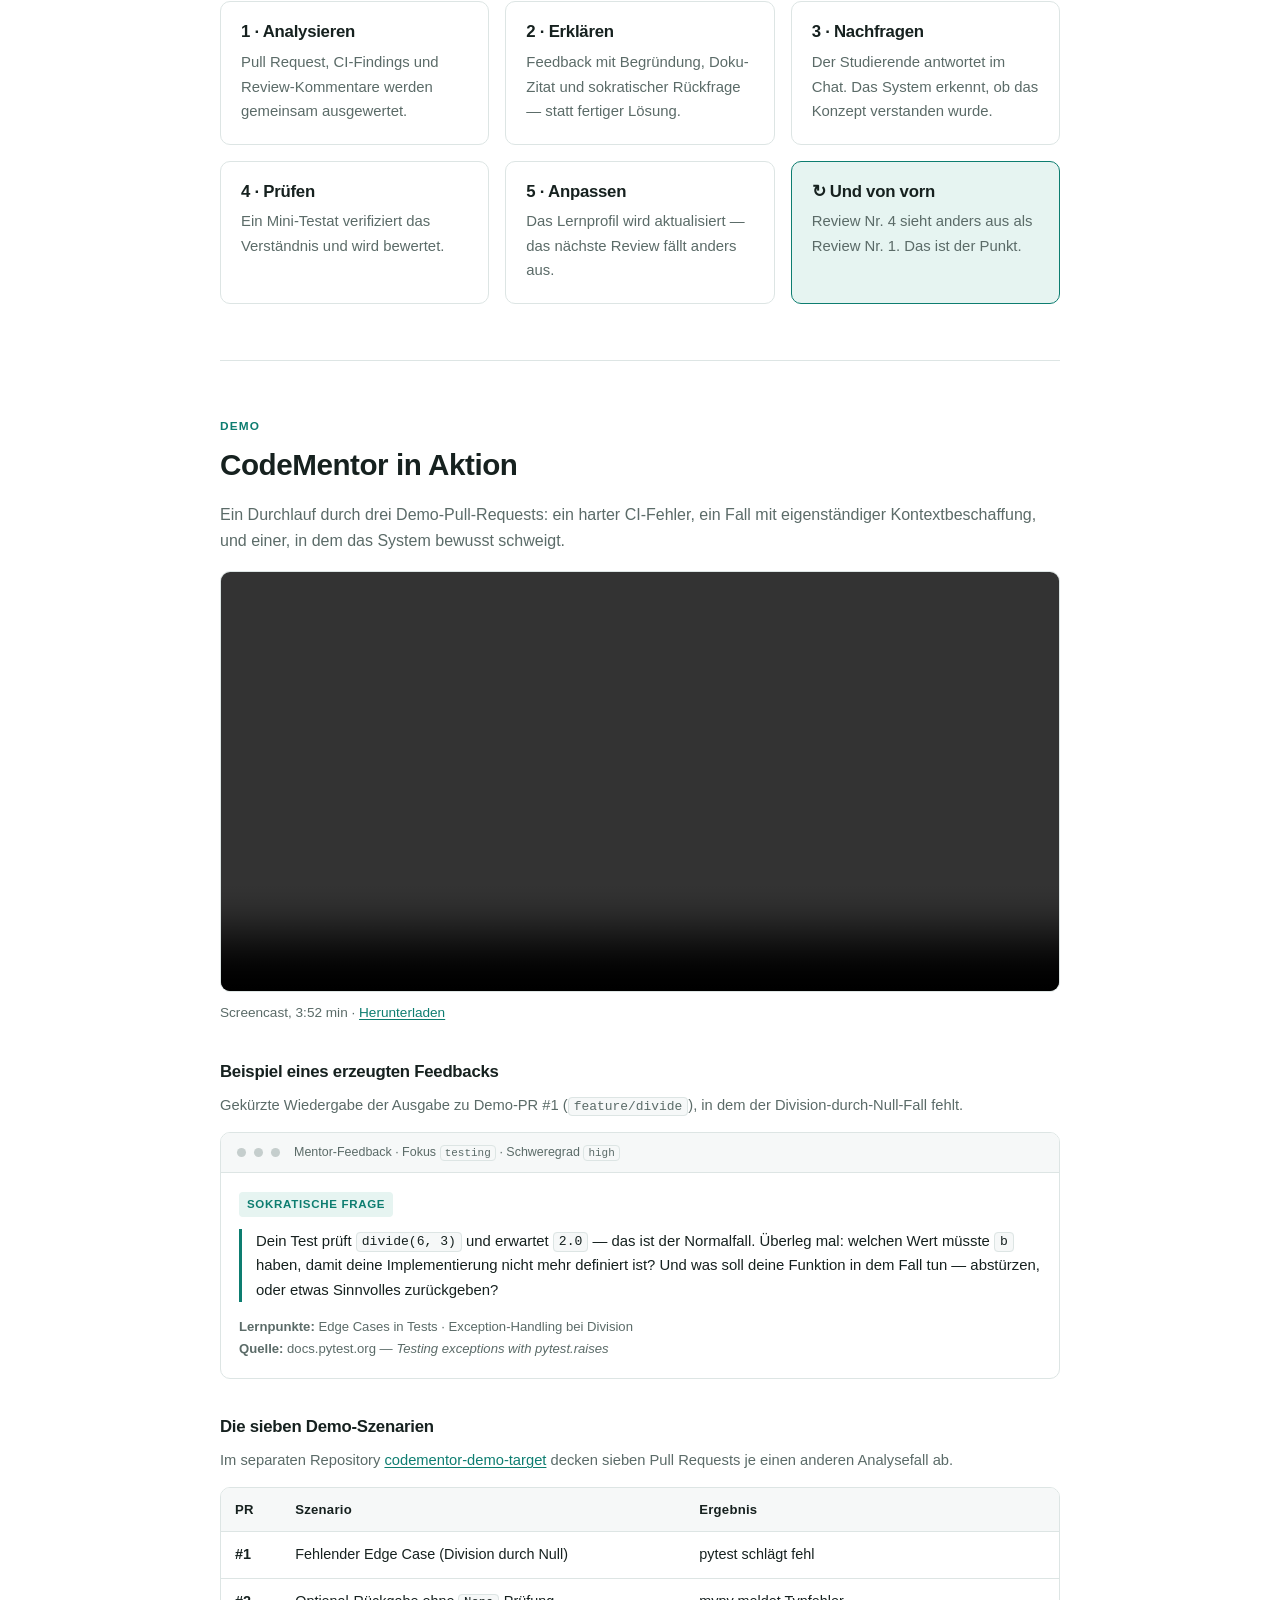
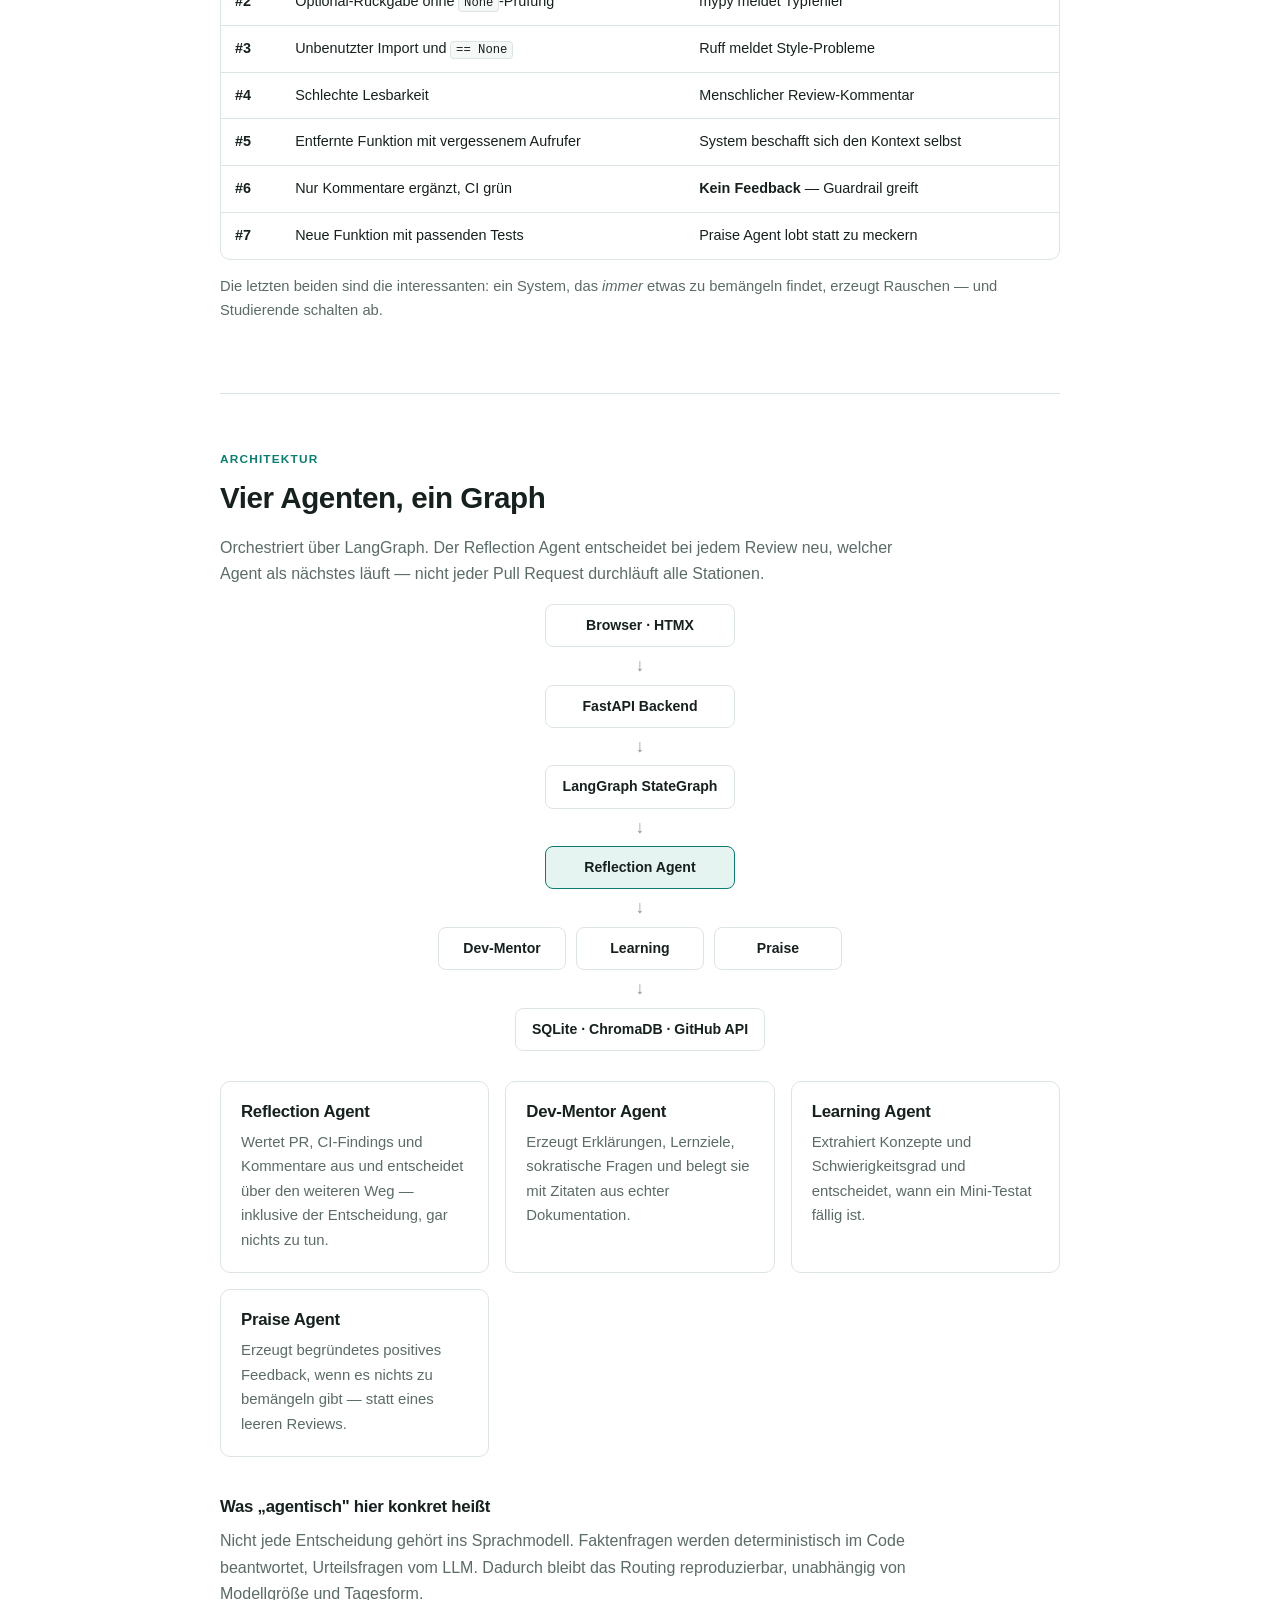
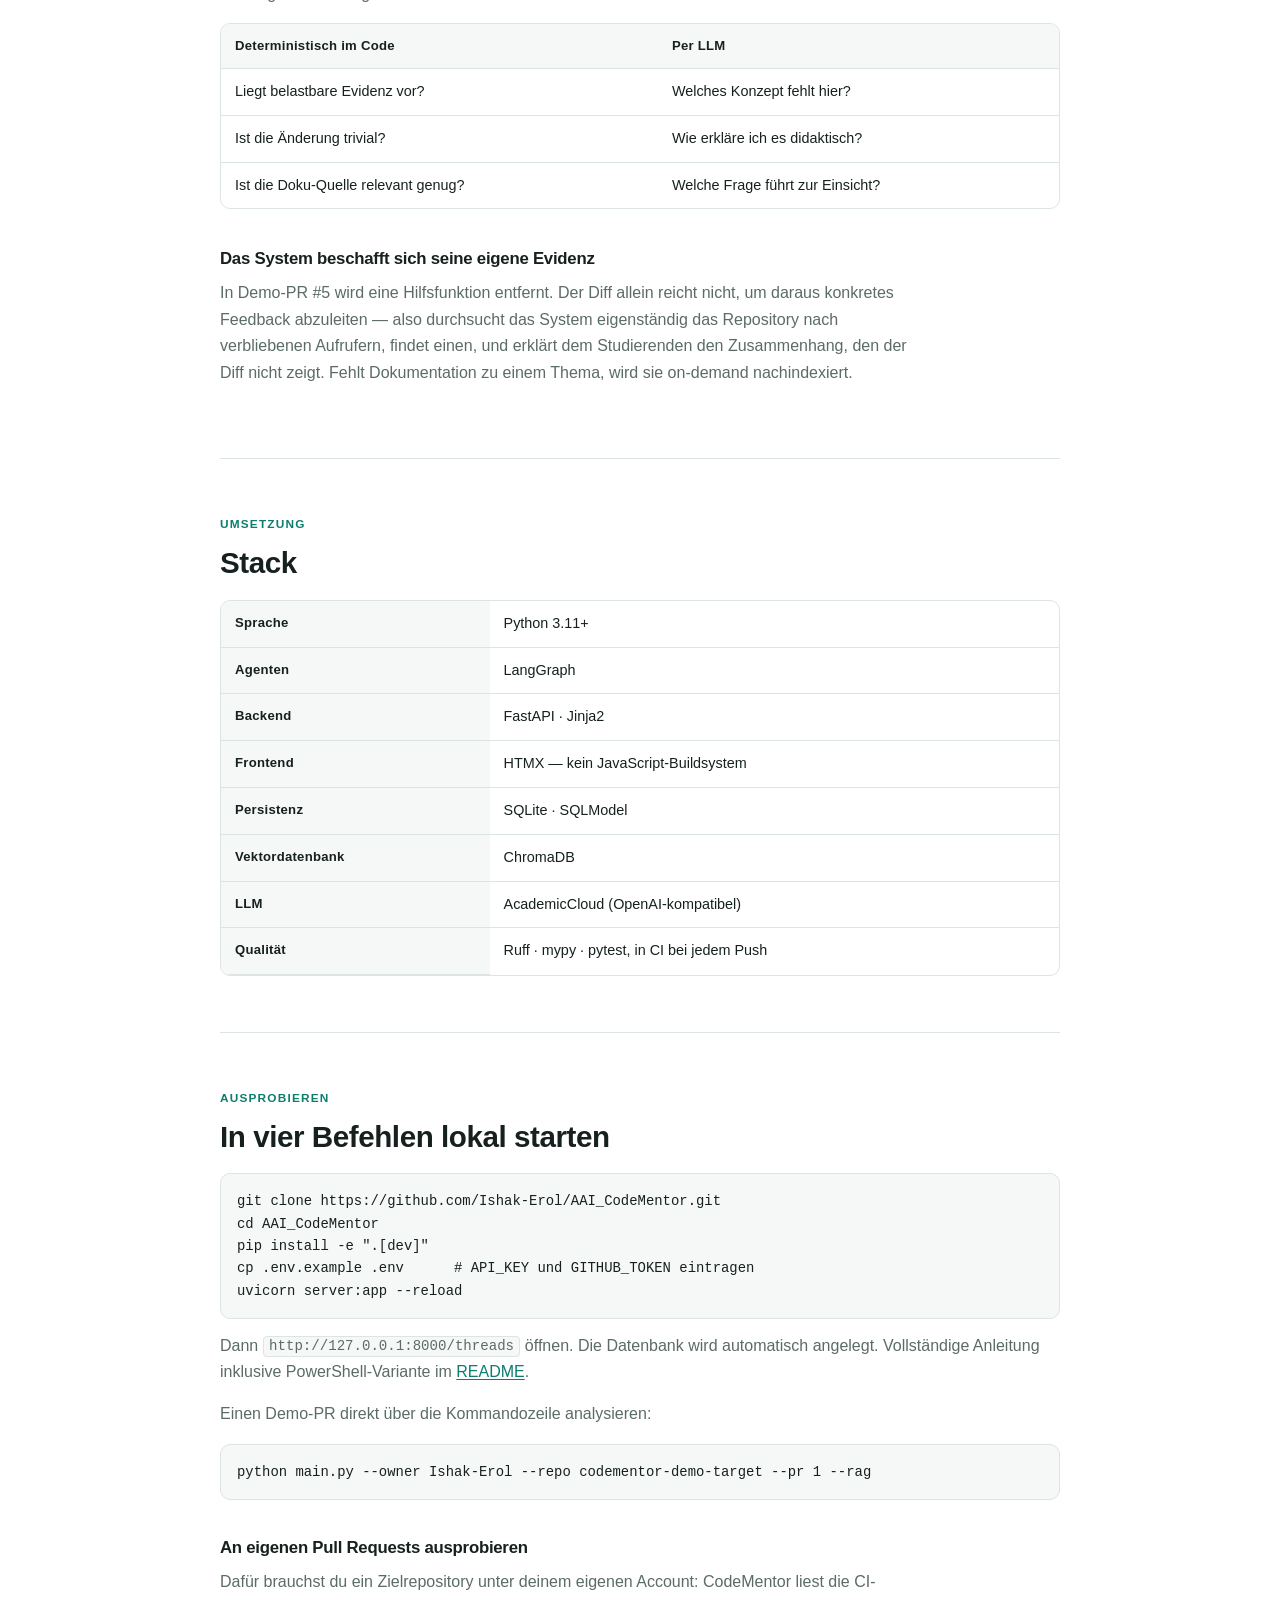
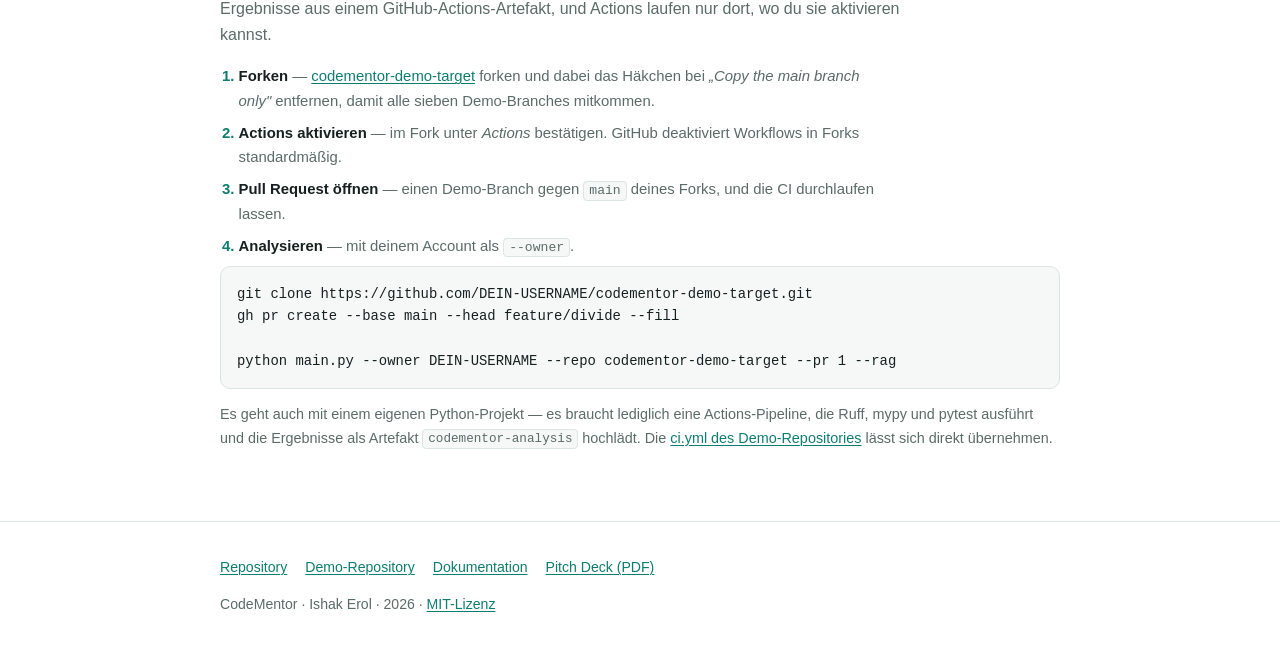
==== commit 33903f13: "pitch deck (PDF) ergänzt und verlinkt docs/pitch-deck.pdf (8 seiten, 0,7 MB) — erfuellt das delivera" ====
--- a/docs/index.html
+++ b/docs/index.html
@@ -220,6 +220,7 @@
     <div class="cta">
       <a class="btn btn-primary" href="#demo">Demo ansehen</a>
       <a class="btn" href="https://github.com/Ishak-Erol/AAI_CodeMentor">Repository</a>
+      <a class="btn" href="pitch-deck.pdf">Pitch Deck (PDF)</a>
       <a class="btn" href="#ausprobieren">Selbst ausprobieren</a>
     </div>
   </header>
@@ -479,10 +480,7 @@
       <a href="https://github.com/Ishak-Erol/AAI_CodeMentor">Repository</a>
       <a href="https://github.com/Ishak-Erol/codementor-demo-target">Demo-Repository</a>
       <a href="https://github.com/Ishak-Erol/AAI_CodeMentor#readme">Dokumentation</a>
-      <!-- Pitch Deck: docs/pitch-deck.pdf ablegen, dann die nächste Zeile einkommentieren.
-           Bis dahin auskommentiert, damit der Link nicht ins Leere zeigt.
       <a href="pitch-deck.pdf">Pitch Deck (PDF)</a>
-      -->
     </div>
     <p style="margin:0">CodeMentor · Ishak Erol · 2026 · <a href="https://github.com/Ishak-Erol/AAI_CodeMentor/blob/main/LICENSE">MIT-Lizenz</a></p>
   </div>
